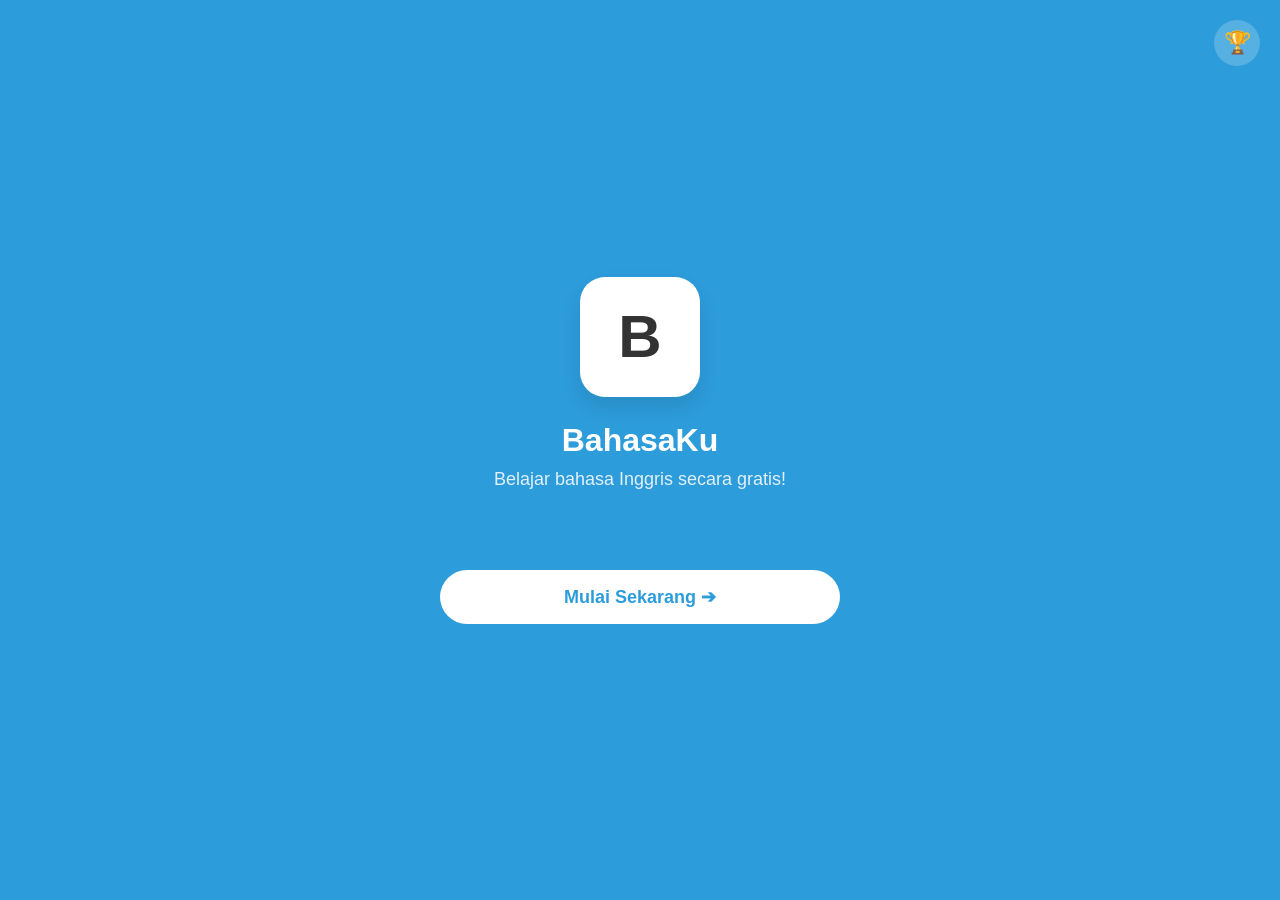
==== index.html @ 96014031 "first commit" ====
<!DOCTYPE html>
<html lang="id">
<head>
    <meta charset="UTF-8">
    <meta name="viewport" content="width=device-width, initial-scale=1.0">
    <title>BahasaKu - Belajar English</title>
    <style>
        /* === CSS / STYLING === */
        :root {
            --primary: #2D9CDB;
            --success: #7CBA41;
            --success-light: #E7F5DD;
            --danger: #EB5757;
            --danger-light: #FDECEC;
            --warning: #F2C94C;
            --bg-color: #e0e5ec;
            --text-dark: #333333;
            --text-gray: #828282;
        }

        * {
            box-sizing: border-box;
            margin: 0;
            padding: 0;
            font-family: 'Segoe UI', Tahoma, Geneva, Verdana, sans-serif;
        }

        body {
            background-color: var(--bg-color);
            display: flex;
            justify-content: center;
            align-items: center;
            min-height: 100vh;
            margin: 0;
        }

        #app {
            background-color: white;
            width: 100%;
            display: flex;
            flex-direction: column;
            position: relative;
            overflow: hidden;
            box-shadow: 0 10px 40px rgba(0,0,0,0.1);
        }

        .screen {
            display: none;
            flex-direction: column;
            height: 100%;
            animation: fadeIn 0.4s ease;
        }
        .screen.active {
            display: flex;
        }

        @keyframes fadeIn {
            from { opacity: 0; transform: translateY(10px); }
            to { opacity: 1; transform: translateY(0); }
        }

        h1, h2, h3 { color: var(--text-dark); text-align: center; }
        p { color: var(--text-gray); text-align: center; margin-bottom: 20px; }

        /* Progress & Timer */
        .progress-container {
            display: flex;
            align-items: center;
            gap: 15px;
            margin-bottom: 30px;
            width: 100%;
        }
        .back-btn { background: none; border: none; font-size: 24px; cursor: pointer; color: var(--text-dark); }
        .progress-bar { flex: 1; display: flex; gap: 8px; }
        .progress-step { height: 8px; flex: 1; background-color: #E0E0E0; border-radius: 4px; transition: 0.3s; }
        .progress-step.active { background-color: var(--primary); }
        
        .timer-badge {
            background-color: var(--warning); color: white; padding: 8px 15px;
            border-radius: 20px; font-weight: bold; font-size: 14px;
            display: flex; align-items: center; gap: 5px;
            box-shadow: 0 4px 10px rgba(242, 201, 76, 0.4);
        }
        .timer-badge.danger { background-color: var(--danger); box-shadow: 0 4px 10px rgba(235, 87, 87, 0.4); animation: pulse 1s infinite; }

        @keyframes pulse { 0% { transform: scale(1); } 50% { transform: scale(1.05); } 100% { transform: scale(1); } }

        /* Buttons */
        .btn-primary {
            background-color: var(--primary); color: white; border: none;
            padding: 16px; border-radius: 30px; font-size: 18px; font-weight: bold;
            cursor: pointer; width: 100%; margin-top: auto; transition: 0.2s;
        }
        .btn-primary:hover { background-color: #2386c1; }
        .btn-primary:active { transform: scale(0.98); }

        /* Layout Elements */
        .img-question { font-size: 100px; text-align: center; margin: 30px 0; }
        .grid-options { display: grid; grid-template-columns: 1fr 1fr; gap: 15px; width: 100%; }
        .btn-option { background-color: var(--primary); color: white; border: none; padding: 16px; border-radius: 12px; font-size: 16px; cursor: pointer; transition: 0.2s; }
        .btn-option:hover { background-color: #2386c1; }

        .audio-box { display: flex; align-items: center; gap: 15px; background: #F8F9FA; padding: 20px; border-radius: 15px; margin-bottom: 25px; font-size: 18px; width: 100%; }
        .btn-audio { background-color: var(--primary); color: white; border: none; width: 50px; height: 50px; border-radius: 12px; cursor: pointer; font-size: 20px; }
        textarea.input-box { width: 100%; height: 150px; border: 2px solid #E0E0E0; border-radius: 12px; padding: 20px; font-size: 16px; resize: none; outline: none; transition: 0.3s; }
        textarea.input-box:focus { border-color: var(--primary); }

        .answer-area { min-height: 70px; border-bottom: 2px dashed #BDBDBD; margin: 20px 0; display: flex; flex-wrap: wrap; gap: 10px; padding: 10px; align-content: flex-start; width: 100%; }
        .word-bank { display: flex; flex-wrap: wrap; gap: 12px; justify-content: center; margin-bottom: 30px; width: 100%; }
        .word-block { background-color: white; border: 2px solid #E0E0E0; border-radius: 10px; padding: 10px 20px; cursor: pointer; font-weight: bold; color: var(--primary); box-shadow: 0 2px 5px rgba(0,0,0,0.05); transition: 0.2s; font-size: 16px; }
        .word-block:hover { border-color: var(--primary); }
        .word-block.used { opacity: 0.4; pointer-events: none; border-color: #E0E0E0; }

        /* Feedback Popup */
        #feedback-popup { position: absolute; bottom: -100%; left: 0; width: 100%; padding: 30px; border-radius: 25px 25px 0 0; transition: bottom 0.4s cubic-bezier(0.175, 0.885, 0.32, 1.275); display: flex; flex-direction: column; gap: 15px; box-shadow: 0 -5px 20px rgba(0,0,0,0.1); z-index: 10; }
        #feedback-popup.show { bottom: 0; }
        .feedback-success { background-color: var(--success-light); color: var(--success); }
        .feedback-success .btn-next { background-color: var(--success); }
        .feedback-error { background-color: var(--danger-light); color: var(--danger); }
        .feedback-error .btn-next { background-color: var(--danger); }
        .btn-next { color: white; border: none; padding: 16px; border-radius: 30px; font-size: 18px; font-weight: bold; cursor: pointer; width: 100%; }

        .medal-icon { font-size: 120px; text-align: center; margin: 50px 0 20px; }

        /* === Dashboard styles === */
        .trophy-btn {
            position: absolute; top: 20px; right: 20px;
            background: rgba(255,255,255,0.2); border: none; color: white;
            width: 46px; height: 46px; border-radius: 50%; font-size: 22px;
            cursor: pointer; display: flex; align-items: center; justify-content: center;
            transition: 0.2s;
        }
        .trophy-btn:hover { background: rgba(255,255,255,0.35); transform: scale(1.05); }

        #screen-dashboard { align-items: center; overflow-y: auto; background: var(--bg-color); }
        .dashboard-back-btn { align-self: flex-start; background: none; border: none; font-size: 16px; font-weight: bold; cursor: pointer; color: var(--text-dark); margin-bottom: 15px; }
        .dashboard-title { font-size: 26px; margin-bottom: 25px; }
        .dashboard-section { width: 100%; max-width: 800px; margin-bottom: 30px; }
        .dashboard-section h3 { text-align: left; font-size: 18px; color: var(--text-dark); margin-bottom: 12px; }

        .score-card { background: white; border-radius: 14px; padding: 15px 18px; box-shadow: 0 4px 12px rgba(0,0,0,0.06); margin-bottom: 12px; }
        .score-card-top { display: flex; justify-content: space-between; align-items: center; margin-bottom: 5px; }
        .score-card-title { font-weight: bold; color: var(--text-dark); }
        .score-card-status { font-size: 18px; }
        .score-card-value { font-size: 22px; font-weight: bold; color: var(--primary); }
        .score-card-best { font-size: 13px; color: var(--text-gray); margin-top: 4px; }

        .retry-row { display: flex; justify-content: space-between; align-items: center; background: white; border-radius: 14px; padding: 15px 18px; box-shadow: 0 4px 12px rgba(0,0,0,0.06); margin-bottom: 12px; flex-wrap: wrap; gap: 10px; text-align: left; }
        .retry-count { display: block; font-size: 13px; color: var(--danger); margin-top: 3px; }
        .btn-retry { background: var(--danger); color: white; border: none; padding: 10px 18px; border-radius: 20px; font-weight: bold; cursor: pointer; font-size: 14px; white-space: nowrap; }
        .btn-retry:hover { opacity: 0.9; }
        .dashboard-empty { color: var(--text-gray); text-align: left; }

        .badge-gallery { display: grid; grid-template-columns: repeat(auto-fill, minmax(120px, 1fr)); gap: 15px; width: 100%; }
        .badge-item { background: white; border-radius: 16px; padding: 15px 10px; text-align: center; box-shadow: 0 4px 12px rgba(0,0,0,0.06); transition: 0.2s; }
        .badge-item .badge-icon { font-size: 40px; margin-bottom: 8px; }
        .badge-item .badge-name { font-size: 13px; font-weight: bold; color: var(--text-dark); }
        .badge-item .badge-desc { font-size: 11px; color: var(--text-gray); margin-top: 4px; }
        .badge-item.locked { filter: grayscale(1); opacity: 0.45; }
        .badge-item.earned { box-shadow: 0 6px 16px rgba(45,156,219,0.25); }

        .btn-reset-progress { background: none; border: none; color: var(--danger); font-size: 13px; text-decoration: underline; cursor: pointer; margin-top: 5px; }

        /* Responsive */
        @media (max-width: 767px) { #app { height: 100vh; max-width: 100vw; border-radius: 0; } .screen { padding: 25px 20px; } .btn-primary { margin-top: 30px; } }
        @media (min-width: 768px) {
            #app { max-width: 100vw; height: 100vh; border-radius: 0; }
            .screen { padding: 40px 20px; align-items: center; }
            .progress-container, h2, p, .grid-options, .audio-box, .input-box, .answer-area, .word-bank { max-width: 800px; }
            h2 { font-size: 32px; margin-bottom: 20px;} .img-question { font-size: 150px; margin: 40px 0; }
            .grid-options { gap: 20px; } .btn-option { padding: 20px; font-size: 18px; } .input-box { font-size: 18px; padding: 25px; } .word-block { font-size: 18px; padding: 12px 25px; }
            .btn-primary { max-width: 400px; margin-top: 40px; }
            #feedback-popup { padding: 40px 0; align-items: center; }
            #feedback-title, #feedback-answer, .btn-next, #feedback-popup p { width: 100%; max-width: 800px; padding: 0 20px; }
            .btn-next { max-width: 400px; padding: 20px; margin-top: 10px; }
        }
    </style>
    <link rel="stylesheet" href="responsive.css">
</head>
<body>

    <div id="app">
        <!-- SCREEN: HOME -->
        <div id="screen-home" class="screen active" style="background-color: var(--primary); color: white; justify-content: center; align-items: center;">
            <button class="trophy-btn" onclick="goToScreen('screen-dashboard')" title="Dashboard Kamu">🏆</button>
            <div style="background: white; border-radius: 25px; width: 120px; height: 120px; display: flex; justify-content: center; align-items: center; margin-bottom: 25px; box-shadow: 0 10px 20px rgba(0,0,0,0.1);">
                <h1 style="color: var(--text-dark); font-size: 60px; margin:0;">B</h1>
            </div>
            <h1 style="color: white; font-size: 32px; margin-bottom: 10px;">BahasaKu</h1>
            <p style="color: #E1F0FA; font-size: 18px;">Belajar bahasa Inggris secara gratis!</p>
            <button class="btn-primary" style="background: white; color: var(--primary); margin-top: 60px;" onclick="goToScreen('screen-q1')">Mulai Sekarang ➔</button>
        </div>

        <!-- SCREEN: TEST 1 (Pilihan Ganda - Hidung) -->
        <div id="screen-q1" class="screen">
            <div class="progress-container">
                <button class="back-btn" onclick="goToScreen('screen-home')">❮</button>
                <div class="progress-bar">
                    <div class="progress-step active"></div>
                    <div class="progress-step"></div><div class="progress-step"></div><div class="progress-step"></div><div class="progress-step"></div><div class="progress-step"></div>
                </div>
                <div class="timer-badge">⏱️ <span class="time-text">30</span>s</div>
            </div>
            <h2>What does the picture mean?</h2>
            <div class="img-question">👃</div> 
            <div class="grid-options">
                <button class="btn-option" onclick="checkAnswer('q1', 'Mouth')">Mouth</button>
                <button class="btn-option" onclick="checkAnswer('q1', 'Ear')">Ear</button>
                <button class="btn-option" onclick="checkAnswer('q1', 'Eye')">Eye</button>
                <button class="btn-option" onclick="checkAnswer('q1', 'Nose')">Nose</button>
            </div>
        </div>

        <!-- SCREEN: TEST 2 (Audio & Input Teks - Almay) -->
        <div id="screen-q2" class="screen">
            <div class="progress-container">
                <button class="back-btn" onclick="goToScreen('screen-q1')">❮</button>
                <div class="progress-bar">
                    <div class="progress-step active"></div><div class="progress-step active"></div>
                    <div class="progress-step"></div><div class="progress-step"></div><div class="progress-step"></div><div class="progress-step"></div>
                </div>
                <div class="timer-badge">⏱️ <span class="time-text">30</span>s</div>
            </div>
            <h2>What's the meaning of this sentence?</h2>
            <div class="audio-box">
                <button class="btn-audio" onclick="playAudio('Excuse me, my name is Almay')">🔊</button>
                <strong>Excuse me, my name is Almay</strong>
            </div>
            <textarea id="input-q2" class="input-box" placeholder="Ketik jawabanmu dalam bahasa Indonesia..."></textarea>
            <button class="btn-primary" onclick="checkAnswer('q2')">Check Answer</button>
        </div>

        <!-- SCREEN: TEST 3 (Blok Kata - Introduce) -->
        <div id="screen-q3" class="screen">
            <div class="progress-container">
                <button class="back-btn" onclick="goToScreen('screen-q2')">❮</button>
                <div class="progress-bar">
                    <div class="progress-step active"></div><div class="progress-step active"></div><div class="progress-step active"></div>
                    <div class="progress-step"></div><div class="progress-step"></div><div class="progress-step"></div>
                </div>
                <div class="timer-badge">⏱️ <span class="time-text">30</span>s</div>
            </div>
            <h2>What's the meaning of this sentence?</h2>
            <div class="audio-box" style="justify-content: center; flex-direction: column; text-align: center;">
                <div style="font-size: 50px;">🙋‍♂️</div>
                <strong>Let me introduce myself.</strong>
            </div>
            <div class="answer-area" onclick="removeWord(event)"></div>
            <div class="word-bank">
                <div class="word-block" onclick="addWord(this)">Izinkan</div>
                <div class="word-block" onclick="addWord(this)">halo</div>
                <div class="word-block" onclick="addWord(this)">saya</div>
                <div class="word-block" onclick="addWord(this)">kamu</div>
                <div class="word-block" onclick="addWord(this)">memperkenalkan</div>
                <div class="word-block" onclick="addWord(this)">diri</div>
                <div class="word-block" onclick="addWord(this)">kita</div>
            </div>
            <button class="btn-primary" onclick="checkAnswer('q3')">Check Answer</button>
        </div>

        <!-- SCREEN: TEST 4 (Pilihan Ganda - Mata) -->
        <div id="screen-q4" class="screen">
            <div class="progress-container">
                <button class="back-btn" onclick="goToScreen('screen-q3')">❮</button>
                <div class="progress-bar">
                    <div class="progress-step active"></div><div class="progress-step active"></div><div class="progress-step active"></div><div class="progress-step active"></div>
                    <div class="progress-step"></div><div class="progress-step"></div>
                </div>
                <div class="timer-badge">⏱️ <span class="time-text">30</span>s</div>
            </div>
            <h2>What does the picture mean?</h2>
            <div class="img-question">👁️</div> 
            <div class="grid-options">
                <button class="btn-option" onclick="checkAnswer('q4', 'Mouth')">Mouth</button>
                <button class="btn-option" onclick="checkAnswer('q4', 'Ear')">Ear</button>
                <button class="btn-option" onclick="checkAnswer('q4', 'Eye')">Eye</button>
                <button class="btn-option" onclick="checkAnswer('q4', 'Nose')">Nose</button>
            </div>
        </div>

        <!-- SCREEN: TEST 5 (Audio & Input Teks - Nice to meet you) -->
        <div id="screen-q5" class="screen">
            <div class="progress-container">
                <button class="back-btn" onclick="goToScreen('screen-q4')">❮</button>
                <div class="progress-bar">
                    <div class="progress-step active"></div><div class="progress-step active"></div><div class="progress-step active"></div><div class="progress-step active"></div><div class="progress-step active"></div>
                    <div class="progress-step"></div>
                </div>
                <div class="timer-badge">⏱️ <span class="time-text">30</span>s</div>
            </div>
            <h2>What's the meaning of this sentence?</h2>
            <div class="audio-box">
                <button class="btn-audio" onclick="playAudio('Nice to meet you')">🔊</button>
                <strong>Nice to meet you</strong>
            </div>
            <textarea id="input-q5" class="input-box" placeholder="Ketik jawabanmu dalam bahasa Indonesia..."></textarea>
            <button class="btn-primary" onclick="checkAnswer('q5')">Check Answer</button>
        </div>

        <!-- SCREEN: TEST 6 (Blok Kata - Student) -->
        <div id="screen-q6" class="screen">
            <div class="progress-container">
                <button class="back-btn" onclick="goToScreen('screen-q5')">❮</button>
                <div class="progress-bar">
                    <div class="progress-step active"></div><div class="progress-step active"></div><div class="progress-step active"></div><div class="progress-step active"></div><div class="progress-step active"></div><div class="progress-step active"></div>
                </div>
                <div class="timer-badge">⏱️ <span class="time-text">30</span>s</div>
            </div>
            <h2>What's the meaning of this sentence?</h2>
            <div class="audio-box" style="justify-content: center; flex-direction: column; text-align: center;">
                <div style="font-size: 50px;">🧑‍🎓</div>
                <strong>I am a student.</strong>
            </div>
            <div class="answer-area" onclick="removeWord(event)"></div>
            <div class="word-bank">
                <div class="word-block" onclick="addWord(this)">Saya</div>
                <div class="word-block" onclick="addWord(this)">adalah</div>
                <div class="word-block" onclick="addWord(this)">seorang</div>
                <div class="word-block" onclick="addWord(this)">siswa</div>
                <div class="word-block" onclick="addWord(this)">guru</div>
                <div class="word-block" onclick="addWord(this)">kamu</div>
            </div>
            <button class="btn-primary" onclick="checkAnswer('q6')">Check Answer</button>
        </div>


        <!-- SCREEN: CONGRATULATIONS -->
        <div id="screen-result" class="screen" style="background-color: #4C1D95; justify-content: center;">
            <div class="medal-icon">🏅</div>
            <h1 style="color: white; font-size: 36px;">Congratulations!</h1>
            <p style="color: #E2E8F0; font-size: 18px; margin-top: 10px;">Kamu telah menyelesaikan Level 1 dengan baik.</p>
            <button class="btn-primary" style="background: white; color: #4C1D95; margin-top: 25px;" onclick="location.href='level2.html'">Lanjut ke Level 2 ➔</button>
            <button class="btn-primary" style="background: transparent; border: 2px solid white; color: white; margin-top: 15px;" onclick="goToScreen('screen-dashboard')">Lihat Dashboard 📊</button>
        </div>

        <!-- SCREEN: DASHBOARD -->
        <div id="screen-dashboard" class="screen">
            <button class="dashboard-back-btn" onclick="goToScreen('screen-home')">❮ Kembali ke Menu Utama</button>
            <h2 class="dashboard-title">📊 Dashboard Kamu</h2>

            <div class="dashboard-section">
                <h3>Riwayat Skor</h3>
                <div id="dashboard-scoreboard"></div>
            </div>

            <div class="dashboard-section">
                <h3>Tinjauan Kesalahan</h3>
                <div id="dashboard-retry"></div>
            </div>

            <div class="dashboard-section">
                <h3>Lencana Pencapaian</h3>
                <div id="dashboard-badges" class="badge-gallery"></div>
            </div>

            <button class="btn-primary" style="max-width: 400px; margin-top: 10px;" onclick="goToScreen('screen-home')">Kembali ke Menu Utama</button>
            <button class="btn-reset-progress" onclick="bkResetProgress()">Reset semua progres</button>
        </div>

        <!-- FEEDBACK POPUP -->
        <div id="feedback-popup">
            <h3 id="feedback-title" style="text-align: left; font-size: 24px; margin-bottom: 5px;">Amazing!</h3>
            <p style="text-align: left; margin-bottom: 15px; font-size: 16px;">Answer : <strong id="feedback-answer">Nose</strong></p>
            <button class="btn-next" id="btn-next-screen">Next Question</button>
        </div>

    </div>

    <!-- Shared progress/localStorage system (skor, kesalahan, lencana) -->
    <script src="progress.js"></script>
    <!-- Shared backsound music system -->
    <script src="bgm.js"></script>

    <!-- === JAVASCRIPT / LOGIKA === -->
    <script>
        let nextScreenId = '';
        let timerInterval;
        const TIME_LIMIT = 30;
        const LEVEL_KEY = 'level1';

        const answers = {
            q1: "Nose",
            q2: ["permisi, namaku adalah almay", "halo, namaku adalah almay", "maaf, nama saya almay", "permisi, nama saya almay"],
            q3: "Izinkan saya memperkenalkan diri",
            q4: "Eye",
            q5: ["senang bertemu denganmu", "senang berjumpa denganmu", "senang bertemu dengan anda"],
            q6: "Saya adalah seorang siswa"
        };

        const idealAnswers = {
            q2: "Permisi, nama saya Almay",
            q5: "Senang bertemu denganmu"
        }

        // Urutan lengkap soal Level 1
        const FULL_ORDER = ['q1', 'q2', 'q3', 'q4', 'q5', 'q6'];

        // --- Mode "Ulangi Soal yang Salah" (dipicu dari Dashboard via ?retry=q2,q5) ---
        const urlParams = new URLSearchParams(window.location.search);
        const retryParam = urlParams.get('retry');
        const isRetryMode = !!retryParam;
        const activeOrder = isRetryMode
            ? retryParam.split(',').filter(id => FULL_ORDER.includes(id))
            : FULL_ORDER;

        let correctCount = 0;

        // Tentukan layar soal berikutnya berdasarkan activeOrder (normal / retry)
        function getNextScreenId(questionId) {
            const idx = activeOrder.indexOf(questionId);
            if (idx === activeOrder.length - 1) {
                return isRetryMode ? 'screen-dashboard' : 'screen-result';
            }
            return `screen-${activeOrder[idx + 1]}`;
        }

        function startTimer(questionId) {
            clearInterval(timerInterval);
            let timeLeft = TIME_LIMIT;
            const timeDisplays = document.querySelectorAll('.time-text');
            const timerBadges = document.querySelectorAll('.timer-badge');
            
            timeDisplays.forEach(el => el.innerText = timeLeft);
            timerBadges.forEach(badge => badge.classList.remove('danger'));

            timerInterval = setInterval(() => {
                timeLeft--;
                timeDisplays.forEach(el => el.innerText = timeLeft);
                if(timeLeft <= 5) timerBadges.forEach(badge => badge.classList.add('danger'));
                if (timeLeft <= 0) {
                    clearInterval(timerInterval);
                    handleTimeout(questionId);
                }
            }, 1000);
        }

        function handleTimeout(questionId) {
            let correctAnswerText = answers[questionId];
            if (questionId === 'q2' || questionId === 'q5') correctAnswerText = idealAnswers[questionId];

            bkRecordAnswer(LEVEL_KEY, questionId, false);
            
            nextScreenId = getNextScreenId(questionId);
            if (nextScreenId === 'screen-result') bkRecordLevelComplete(LEVEL_KEY, correctCount, FULL_ORDER.length);
            
            showFeedback(false, correctAnswerText, "Waktu Habis! ⏰");
        }

        function goToScreen(screenId) {
            document.querySelectorAll('.screen').forEach(s => s.classList.remove('active'));
            document.getElementById(screenId).classList.add('active');
            document.getElementById('feedback-popup').classList.remove('show');
            
            clearInterval(timerInterval);
            if (screenId.startsWith('screen-q')) {
                startTimer(screenId.replace('screen-', ''));
            }
            if (screenId === 'screen-dashboard') {
                bkRenderDashboard();
            }
        }

        function playAudio(text) {
            if ('speechSynthesis' in window) {
                window.speechSynthesis.cancel();
                let utterance = new SpeechSynthesisUtterance(text);
                utterance.lang = 'en-US';
                window.speechSynthesis.speak(utterance);
            } else {
                alert("Browser kamu tidak mendukung fitur suara.");
            }
        }

        // Logic Drag/Click Word yang fleksibel untuk setiap layar aktif
        function addWord(element) {
            if (element.classList.contains('used')) return;
            const activeScreen = document.querySelector('.screen.active');
            const answerArea = activeScreen.querySelector('.answer-area');
            const clone = element.cloneNode(true);
            answerArea.appendChild(clone);
            element.classList.add('used');
        }

        function removeWord(event) {
            if (event.target.classList.contains('word-block')) {
                const text = event.target.innerText;
                event.target.remove();
                const activeScreen = document.querySelector('.screen.active');
                const bankWords = activeScreen.querySelector('.word-bank').children;
                for (let word of bankWords) {
                    if (word.innerText === text) {
                        word.classList.remove('used');
                        break;
                    }
                }
            }
        }

        function checkAnswer(questionId, selectedAnswer = '') {
            clearInterval(timerInterval);
            let isCorrect = false;
            let correctAnswerText = '';

            nextScreenId = getNextScreenId(questionId);

            // Pilihan Ganda (Q1, Q4)
            if (questionId === 'q1' || questionId === 'q4') {
                isCorrect = (selectedAnswer === answers[questionId]);
                correctAnswerText = answers[questionId];
            } 
            // Input Teks (Q2, Q5)
            else if (questionId === 'q2' || questionId === 'q5') {
                const input = document.getElementById('input-' + questionId).value.toLowerCase().trim();
                isCorrect = answers[questionId].some(ans => input.includes(ans.toLowerCase()));
                correctAnswerText = idealAnswers[questionId]; 
            } 
            // Blok Kata (Q3, Q6)
            else if (questionId === 'q3' || questionId === 'q6') {
                const activeScreen = document.querySelector('.screen.active');
                const blocks = activeScreen.querySelectorAll('.answer-area .word-block');
                let userSentence = Array.from(blocks).map(b => b.innerText).join(' ').trim();
                isCorrect = (userSentence.toLowerCase() === answers[questionId].toLowerCase());
                correctAnswerText = answers[questionId];
            }

            bkRecordAnswer(LEVEL_KEY, questionId, isCorrect);
            if (isCorrect) correctCount++;
            if (nextScreenId === 'screen-result') bkRecordLevelComplete(LEVEL_KEY, correctCount, FULL_ORDER.length);

            showFeedback(isCorrect, correctAnswerText);
        }

        function showFeedback(isCorrect, correctAnswer, customTitle = null) {
            const popup = document.getElementById('feedback-popup');
            const title = document.getElementById('feedback-title');
            const answerText = document.getElementById('feedback-answer');
            const nextBtn = document.getElementById('btn-next-screen');

            popup.classList.remove('feedback-success', 'feedback-error');

            if (isCorrect) {
                popup.classList.add('feedback-success');
                title.innerText = customTitle ? customTitle : "Amazing! 🌟";
                playBeep(800, 150); 
            } else {
                popup.classList.add('feedback-error');
                title.innerText = customTitle ? customTitle : "Ups.. that's wrong 😕";
                playBeep(300, 300);
            }

            answerText.innerText = correctAnswer;
            nextBtn.onclick = () => goToScreen(nextScreenId);
            popup.classList.add('show');
        }

        function playBeep(frequency, duration) {
            try {
                const audioCtx = new (window.AudioContext || window.webkitAudioContext)();
                const oscillator = audioCtx.createOscillator();
                const gainNode = audioCtx.createGain();
                oscillator.type = 'sine';
                oscillator.frequency.value = frequency;
                oscillator.connect(gainNode);
                gainNode.connect(audioCtx.destination);
                oscillator.start();
                setTimeout(() => oscillator.stop(), duration);
            } catch (e) { console.log("Audio not supported"); }
        }

        // --- Boot: jika mode retry, tombol "Mulai" langsung ke soal salah pertama ---
        if (isRetryMode && activeOrder.length > 0) {
            document.querySelector('#screen-home .btn-primary').setAttribute(
                'onclick', `goToScreen('screen-${activeOrder[0]}')`
            );
        }
        // --- Boot: buka langsung ke Dashboard jika diakses via index.html#dashboard ---
        if (window.location.hash === '#dashboard') {
            goToScreen('screen-dashboard');
        }
    </script>
</body>
</html>
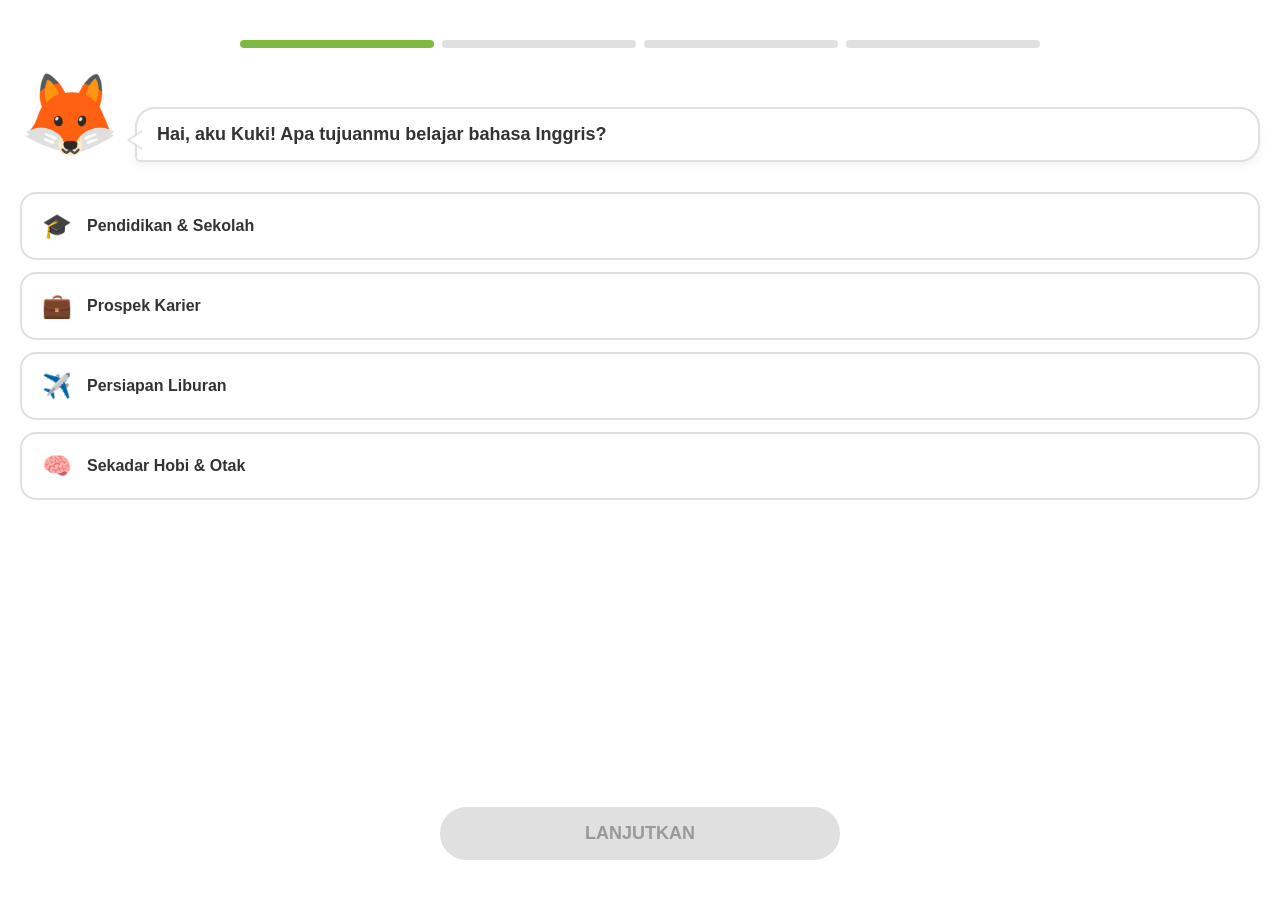
==== commit 6ab38bc8: "Update Pertanyaan personal dan avatar" ====
--- a/index.html
+++ b/index.html
@@ -5,6 +5,20 @@
     <meta name="viewport" content="width=device-width, initial-scale=1.0">
     <title>BahasaKu - Belajar English</title>
     <style>
+        /* === CSS ONBOARDING & MASCOT === */
+        .mascot-container { display: flex; align-items: flex-end; gap: 15px; margin-bottom: 30px; width: 100%; }
+        .mascot-icon { font-size: 80px; animation: floatMascot 3s ease-in-out infinite; }
+        @keyframes floatMascot { 0%, 100% { transform: translateY(0px); } 50% { transform: translateY(-10px); } }
+        .speech-bubble { background-color: white; border: 2px solid #E0E0E0; padding: 15px 20px; border-radius: 20px 20px 20px 5px; font-size: 18px; font-weight: bold; color: var(--text-dark); position: relative; box-shadow: 0 4px 10px rgba(0,0,0,0.05); flex: 1; }
+        .speech-bubble::before { content: ""; position: absolute; bottom: 10px; left: -10px; border-width: 10px 15px 10px 0; border-style: solid; border-color: transparent #E0E0E0 transparent transparent; }
+        .speech-bubble::after { content: ""; position: absolute; bottom: 12px; left: -7px; border-width: 8px 12px 8px 0; border-style: solid; border-color: transparent white transparent transparent; }
+        
+        .option-list { display: flex; flex-direction: column; gap: 12px; width: 100%; }
+        .btn-onboard { background-color: white; border: 2px solid #E0E0E0; border-radius: 16px; padding: 18px 20px; font-size: 16px; font-weight: bold; color: var(--text-dark); text-align: left; cursor: pointer; transition: 0.2s; display: flex; align-items: center; gap: 15px; }
+        .btn-onboard:hover { background-color: #F8F9FA; }
+        .btn-onboard.selected { border-color: var(--primary); background-color: #E3F2FD; color: var(--primary); }
+        .btn-onboard .icon { font-size: 24px; }
+
         /* === CSS / STYLING === */
         :root {
             --primary: #2D9CDB;
@@ -17,80 +31,27 @@
             --text-dark: #333333;
             --text-gray: #828282;
         }
-
-        * {
-            box-sizing: border-box;
-            margin: 0;
-            padding: 0;
-            font-family: 'Segoe UI', Tahoma, Geneva, Verdana, sans-serif;
-        }
-
-        body {
-            background-color: var(--bg-color);
-            display: flex;
-            justify-content: center;
-            align-items: center;
-            min-height: 100vh;
-            margin: 0;
-        }
-
-        #app {
-            background-color: white;
-            width: 100%;
-            display: flex;
-            flex-direction: column;
-            position: relative;
-            overflow: hidden;
-            box-shadow: 0 10px 40px rgba(0,0,0,0.1);
-        }
-
-        .screen {
-            display: none;
-            flex-direction: column;
-            height: 100%;
-            animation: fadeIn 0.4s ease;
-        }
-        .screen.active {
-            display: flex;
-        }
-
-        @keyframes fadeIn {
-            from { opacity: 0; transform: translateY(10px); }
-            to { opacity: 1; transform: translateY(0); }
-        }
-
+        * { box-sizing: border-box; margin: 0; padding: 0; font-family: 'Segoe UI', Tahoma, Geneva, Verdana, sans-serif; }
+        body { background-color: var(--bg-color); display: flex; justify-content: center; align-items: center; min-height: 100vh; margin: 0; }
+        #app { background-color: white; width: 100%; display: flex; flex-direction: column; position: relative; overflow: hidden; box-shadow: 0 10px 40px rgba(0,0,0,0.1); }
+        .screen { display: none; flex-direction: column; height: 100%; animation: fadeIn 0.4s ease; }
+        .screen.active { display: flex; }
+        @keyframes fadeIn { from { opacity: 0; transform: translateY(10px); } to { opacity: 1; transform: translateY(0); } }
         h1, h2, h3 { color: var(--text-dark); text-align: center; }
         p { color: var(--text-gray); text-align: center; margin-bottom: 20px; }
 
         /* Progress & Timer */
-        .progress-container {
-            display: flex;
-            align-items: center;
-            gap: 15px;
-            margin-bottom: 30px;
-            width: 100%;
-        }
+        .progress-container { display: flex; align-items: center; gap: 15px; margin-bottom: 30px; width: 100%; }
         .back-btn { background: none; border: none; font-size: 24px; cursor: pointer; color: var(--text-dark); }
         .progress-bar { flex: 1; display: flex; gap: 8px; }
         .progress-step { height: 8px; flex: 1; background-color: #E0E0E0; border-radius: 4px; transition: 0.3s; }
         .progress-step.active { background-color: var(--primary); }
-        
-        .timer-badge {
-            background-color: var(--warning); color: white; padding: 8px 15px;
-            border-radius: 20px; font-weight: bold; font-size: 14px;
-            display: flex; align-items: center; gap: 5px;
-            box-shadow: 0 4px 10px rgba(242, 201, 76, 0.4);
-        }
+        .timer-badge { background-color: var(--warning); color: white; padding: 8px 15px; border-radius: 20px; font-weight: bold; font-size: 14px; display: flex; align-items: center; gap: 5px; box-shadow: 0 4px 10px rgba(242, 201, 76, 0.4); }
         .timer-badge.danger { background-color: var(--danger); box-shadow: 0 4px 10px rgba(235, 87, 87, 0.4); animation: pulse 1s infinite; }
-
         @keyframes pulse { 0% { transform: scale(1); } 50% { transform: scale(1.05); } 100% { transform: scale(1); } }
 
         /* Buttons */
-        .btn-primary {
-            background-color: var(--primary); color: white; border: none;
-            padding: 16px; border-radius: 30px; font-size: 18px; font-weight: bold;
-            cursor: pointer; width: 100%; margin-top: auto; transition: 0.2s;
-        }
+        .btn-primary { background-color: var(--primary); color: white; border: none; padding: 16px; border-radius: 30px; font-size: 18px; font-weight: bold; cursor: pointer; width: 100%; margin-top: auto; transition: 0.2s; }
         .btn-primary:hover { background-color: #2386c1; }
         .btn-primary:active { transform: scale(0.98); }
 
@@ -99,12 +60,10 @@
         .grid-options { display: grid; grid-template-columns: 1fr 1fr; gap: 15px; width: 100%; }
         .btn-option { background-color: var(--primary); color: white; border: none; padding: 16px; border-radius: 12px; font-size: 16px; cursor: pointer; transition: 0.2s; }
         .btn-option:hover { background-color: #2386c1; }
-
         .audio-box { display: flex; align-items: center; gap: 15px; background: #F8F9FA; padding: 20px; border-radius: 15px; margin-bottom: 25px; font-size: 18px; width: 100%; }
         .btn-audio { background-color: var(--primary); color: white; border: none; width: 50px; height: 50px; border-radius: 12px; cursor: pointer; font-size: 20px; }
         textarea.input-box { width: 100%; height: 150px; border: 2px solid #E0E0E0; border-radius: 12px; padding: 20px; font-size: 16px; resize: none; outline: none; transition: 0.3s; }
         textarea.input-box:focus { border-color: var(--primary); }
-
         .answer-area { min-height: 70px; border-bottom: 2px dashed #BDBDBD; margin: 20px 0; display: flex; flex-wrap: wrap; gap: 10px; padding: 10px; align-content: flex-start; width: 100%; }
         .word-bank { display: flex; flex-wrap: wrap; gap: 12px; justify-content: center; margin-bottom: 30px; width: 100%; }
         .word-block { background-color: white; border: 2px solid #E0E0E0; border-radius: 10px; padding: 10px 20px; cursor: pointer; font-weight: bold; color: var(--primary); box-shadow: 0 2px 5px rgba(0,0,0,0.05); transition: 0.2s; font-size: 16px; }
@@ -119,38 +78,25 @@
         .feedback-error { background-color: var(--danger-light); color: var(--danger); }
         .feedback-error .btn-next { background-color: var(--danger); }
         .btn-next { color: white; border: none; padding: 16px; border-radius: 30px; font-size: 18px; font-weight: bold; cursor: pointer; width: 100%; }
-
         .medal-icon { font-size: 120px; text-align: center; margin: 50px 0 20px; }
 
         /* === Dashboard styles === */
-        .trophy-btn {
-            position: absolute; top: 20px; right: 20px;
-            background: rgba(255,255,255,0.2); border: none; color: white;
-            width: 46px; height: 46px; border-radius: 50%; font-size: 22px;
-            cursor: pointer; display: flex; align-items: center; justify-content: center;
-            transition: 0.2s;
-        }
-        .trophy-btn:hover { background: rgba(255,255,255,0.35); transform: scale(1.05); }
-
         #screen-dashboard { align-items: center; overflow-y: auto; background: var(--bg-color); }
         .dashboard-back-btn { align-self: flex-start; background: none; border: none; font-size: 16px; font-weight: bold; cursor: pointer; color: var(--text-dark); margin-bottom: 15px; }
         .dashboard-title { font-size: 26px; margin-bottom: 25px; }
         .dashboard-section { width: 100%; max-width: 800px; margin-bottom: 30px; }
         .dashboard-section h3 { text-align: left; font-size: 18px; color: var(--text-dark); margin-bottom: 12px; }
-
         .score-card { background: white; border-radius: 14px; padding: 15px 18px; box-shadow: 0 4px 12px rgba(0,0,0,0.06); margin-bottom: 12px; }
         .score-card-top { display: flex; justify-content: space-between; align-items: center; margin-bottom: 5px; }
         .score-card-title { font-weight: bold; color: var(--text-dark); }
         .score-card-status { font-size: 18px; }
         .score-card-value { font-size: 22px; font-weight: bold; color: var(--primary); }
         .score-card-best { font-size: 13px; color: var(--text-gray); margin-top: 4px; }
-
         .retry-row { display: flex; justify-content: space-between; align-items: center; background: white; border-radius: 14px; padding: 15px 18px; box-shadow: 0 4px 12px rgba(0,0,0,0.06); margin-bottom: 12px; flex-wrap: wrap; gap: 10px; text-align: left; }
         .retry-count { display: block; font-size: 13px; color: var(--danger); margin-top: 3px; }
         .btn-retry { background: var(--danger); color: white; border: none; padding: 10px 18px; border-radius: 20px; font-weight: bold; cursor: pointer; font-size: 14px; white-space: nowrap; }
         .btn-retry:hover { opacity: 0.9; }
         .dashboard-empty { color: var(--text-gray); text-align: left; }
-
         .badge-gallery { display: grid; grid-template-columns: repeat(auto-fill, minmax(120px, 1fr)); gap: 15px; width: 100%; }
         .badge-item { background: white; border-radius: 16px; padding: 15px 10px; text-align: center; box-shadow: 0 4px 12px rgba(0,0,0,0.06); transition: 0.2s; }
         .badge-item .badge-icon { font-size: 40px; margin-bottom: 8px; }
@@ -158,15 +104,17 @@
         .badge-item .badge-desc { font-size: 11px; color: var(--text-gray); margin-top: 4px; }
         .badge-item.locked { filter: grayscale(1); opacity: 0.45; }
         .badge-item.earned { box-shadow: 0 6px 16px rgba(45,156,219,0.25); }
-
         .btn-reset-progress { background: none; border: none; color: var(--danger); font-size: 13px; text-decoration: underline; cursor: pointer; margin-top: 5px; }
 
+        /* Khusus Avatar */
+        .avatar-circle { width: 120px; height: 120px; border-radius: 50%; border: 4px solid var(--primary); background-color: #E3F2FD; box-shadow: 0 5px 15px rgba(0,0,0,0.1); margin: 0 auto 20px; display: block; object-fit: cover;}
+        
         /* Responsive */
         @media (max-width: 767px) { #app { height: 100vh; max-width: 100vw; border-radius: 0; } .screen { padding: 25px 20px; } .btn-primary { margin-top: 30px; } }
         @media (min-width: 768px) {
             #app { max-width: 100vw; height: 100vh; border-radius: 0; }
             .screen { padding: 40px 20px; align-items: center; }
-            .progress-container, h2, p, .grid-options, .audio-box, .input-box, .answer-area, .word-bank { max-width: 800px; }
+            .progress-container, h2, p, .grid-options, .audio-box, .input-box, .answer-area, .word-bank, .dashboard-section { max-width: 800px; }
             h2 { font-size: 32px; margin-bottom: 20px;} .img-question { font-size: 150px; margin: 40px 0; }
             .grid-options { gap: 20px; } .btn-option { padding: 20px; font-size: 18px; } .input-box { font-size: 18px; padding: 25px; } .word-block { font-size: 18px; padding: 12px 25px; }
             .btn-primary { max-width: 400px; margin-top: 40px; }
@@ -175,26 +123,129 @@
             .btn-next { max-width: 400px; padding: 20px; margin-top: 10px; }
         }
     </style>
-    <link rel="stylesheet" href="responsive.css">
 </head>
 <body>
 
     <div id="app">
-        <!-- SCREEN: HOME -->
-        <div id="screen-home" class="screen active" style="background-color: var(--primary); color: white; justify-content: center; align-items: center;">
-            <button class="trophy-btn" onclick="goToScreen('screen-dashboard')" title="Dashboard Kamu">🏆</button>
-            <div style="background: white; border-radius: 25px; width: 120px; height: 120px; display: flex; justify-content: center; align-items: center; margin-bottom: 25px; box-shadow: 0 10px 20px rgba(0,0,0,0.1);">
-                <h1 style="color: var(--text-dark); font-size: 60px; margin:0;">B</h1>
-            </div>
-            <h1 style="color: white; font-size: 32px; margin-bottom: 10px;">BahasaKu</h1>
-            <p style="color: #E1F0FA; font-size: 18px;">Belajar bahasa Inggris secara gratis!</p>
-            <button class="btn-primary" style="background: white; color: var(--primary); margin-top: 60px;" onclick="goToScreen('screen-q1')">Mulai Sekarang ➔</button>
+        <!-- ========================================== -->
+        <!-- SCREEN: ONBOARDING 1 (Tujuan Belajar)      -->
+        <!-- ========================================== -->
+        <div id="screen-onboard-1" class="screen active">
+            <div class="progress-container" style="margin-bottom: 20px;">
+                <div class="progress-bar">
+                    <div class="progress-step active" style="background: var(--success);"></div>
+                    <div class="progress-step"></div>
+                    <div class="progress-step"></div>
+                    <div class="progress-step"></div>
+                </div>
+            </div>
+
+            <div class="mascot-container">
+                <div class="mascot-icon">🦊</div>
+                <div class="speech-bubble">Hai, aku Kuki! Apa tujuanmu belajar bahasa Inggris?</div>
+            </div>
+
+            <div class="option-list" id="options-1">
+                <button class="btn-onboard" onclick="selectOnboardOption('options-1', this)"><span class="icon">🎓</span> Pendidikan & Sekolah</button>
+                <button class="btn-onboard" onclick="selectOnboardOption('options-1', this)"><span class="icon">💼</span> Prospek Karier</button>
+                <button class="btn-onboard" onclick="selectOnboardOption('options-1', this)"><span class="icon">✈️</span> Persiapan Liburan</button>
+                <button class="btn-onboard" onclick="selectOnboardOption('options-1', this)"><span class="icon">🧠</span> Sekadar Hobi & Otak</button>
+            </div>
+
+            <button id="btn-next-onboard-1" class="btn-primary" style="margin-top: auto; background-color: #E0E0E0; color: #999; cursor: not-allowed;" onclick="if(!this.disabled) goToScreen('screen-onboard-2')" disabled>LANJUTKAN</button>
+        </div>
+
+        <!-- ========================================== -->
+        <!-- SCREEN: ONBOARDING 2 (Seberapa Tahu)       -->
+        <!-- ========================================== -->
+        <div id="screen-onboard-2" class="screen">
+            <div class="progress-container" style="margin-bottom: 20px;">
+                <button class="back-btn" onclick="goToScreen('screen-onboard-1')">❮</button>
+                <div class="progress-bar">
+                    <div class="progress-step active" style="background: var(--success);"></div>
+                    <div class="progress-step active" style="background: var(--success);"></div>
+                    <div class="progress-step"></div>
+                    <div class="progress-step"></div>
+                </div>
+            </div>
+
+            <div class="mascot-container">
+                <div class="mascot-icon">🦊</div>
+                <div class="speech-bubble">Oke! Berapa banyak yang kamu tahu tentang bahasa Inggris?</div>
+            </div>
+
+            <div class="option-list" id="options-2">
+                <button class="btn-onboard" onclick="selectOnboardOption('options-2', this)"><span class="icon">🌱</span> Baru mulai belajar kata dasar</button>
+                <button class="btn-onboard" onclick="selectOnboardOption('options-2', this)"><span class="icon">🌿</span> Tahu sedikit percakapan dasar</button>
+                <button class="btn-onboard" onclick="selectOnboardOption('options-2', this)"><span class="icon">🌳</span> Cukup paham grammar & vocab</button>
+                <button class="btn-onboard" onclick="selectOnboardOption('options-2', this)"><span class="icon">🌲</span> Tingkat Lanjut (Advance)</button>
+            </div>
+
+            <button id="btn-next-onboard-2" class="btn-primary" style="margin-top: auto; background-color: #E0E0E0; color: #999; cursor: not-allowed;" onclick="if(!this.disabled) goToScreen('screen-onboard-3')" disabled>LANJUTKAN</button>
+        </div>
+
+        <!-- ========================================== -->
+        <!-- SCREEN: ONBOARDING 3 (Alasan Khusus)       -->
+        <!-- ========================================== -->
+        <div id="screen-onboard-3" class="screen">
+            <div class="progress-container" style="margin-bottom: 20px;">
+                <button class="back-btn" onclick="goToScreen('screen-onboard-2')">❮</button>
+                <div class="progress-bar">
+                    <div class="progress-step active" style="background: var(--success);"></div>
+                    <div class="progress-step active" style="background: var(--success);"></div>
+                    <div class="progress-step active" style="background: var(--success);"></div>
+                    <div class="progress-step"></div>
+                </div>
+            </div>
+
+            <div class="mascot-container">
+                <div class="mascot-icon">🦊</div>
+                <div class="speech-bubble">Hmm, lalu mengapa kamu ingin memperlancar bahasa Inggris?</div>
+            </div>
+
+            <div class="option-list" id="options-3">
+                <button class="btn-onboard" onclick="selectOnboardOption('options-3', this)"><span class="icon">💬</span> Untuk mengobrol dengan orang asing</button>
+                <button class="btn-onboard" onclick="selectOnboardOption('options-3', this)"><span class="icon">💯</span> Untuk mendapat nilai bagus di sekolah</button>
+                <button class="btn-onboard" onclick="selectOnboardOption('options-3', this)"><span class="icon">🎬</span> Ingin nonton film tanpa subtitle</button>
+                <button class="btn-onboard" onclick="selectOnboardOption('options-3', this)"><span class="icon">🌐</span> Akses informasi global di internet</button>
+            </div>
+
+            <button id="btn-next-onboard-3" class="btn-primary" style="margin-top: auto; background-color: #E0E0E0; color: #999; cursor: not-allowed;" onclick="if(!this.disabled) goToScreen('screen-onboard-4')" disabled>LANJUTKAN</button>
+        </div>
+
+        <!-- ========================================== -->
+        <!-- SCREEN: ONBOARDING 4 (Target Waktu)        -->
+        <!-- ========================================== -->
+        <div id="screen-onboard-4" class="screen">
+            <div class="progress-container" style="margin-bottom: 20px;">
+                <button class="back-btn" onclick="goToScreen('screen-onboard-3')">❮</button>
+                <div class="progress-bar">
+                    <div class="progress-step active" style="background: var(--success);"></div>
+                    <div class="progress-step active" style="background: var(--success);"></div>
+                    <div class="progress-step active" style="background: var(--success);"></div>
+                    <div class="progress-step active" style="background: var(--success);"></div>
+                </div>
+            </div>
+
+            <div class="mascot-container">
+                <div class="mascot-icon">🦊</div>
+                <div class="speech-bubble">Sip! Terakhir, berapa lama target belajarmu setiap hari?</div>
+            </div>
+
+            <div class="option-list" id="options-4">
+                <button class="btn-onboard" onclick="selectOnboardOption('options-4', this)"><span class="icon">🟢</span> Santai (5 menit/hari)</button>
+                <button class="btn-onboard" onclick="selectOnboardOption('options-4', this)"><span class="icon">🟡</span> Biasa (10 menit/hari)</button>
+                <button class="btn-onboard" onclick="selectOnboardOption('options-4', this)"><span class="icon">🔴</span> Serius (15 menit/hari)</button>
+                <button class="btn-onboard" onclick="selectOnboardOption('options-4', this)"><span class="icon">🔥</span> Gila-gilaan (30 menit/hari)</button>
+            </div>
+
+            <button id="btn-next-onboard-4" class="btn-primary" style="margin-top: auto; background-color: #E0E0E0; color: #999; cursor: not-allowed;" onclick="if(!this.disabled) goToScreen('screen-dashboard')" disabled>SELESAI</button>
         </div>
 
         <!-- SCREEN: TEST 1 (Pilihan Ganda - Hidung) -->
         <div id="screen-q1" class="screen">
             <div class="progress-container">
-                <button class="back-btn" onclick="goToScreen('screen-home')">❮</button>
+                <button class="back-btn" onclick="goToScreen('screen-dashboard')">❮</button>
                 <div class="progress-bar">
                     <div class="progress-step active"></div>
                     <div class="progress-step"></div><div class="progress-step"></div><div class="progress-step"></div><div class="progress-step"></div><div class="progress-step"></div>
@@ -323,7 +374,6 @@
             <button class="btn-primary" onclick="checkAnswer('q6')">Check Answer</button>
         </div>
 
-
         <!-- SCREEN: CONGRATULATIONS -->
         <div id="screen-result" class="screen" style="background-color: #4C1D95; justify-content: center;">
             <div class="medal-icon">🏅</div>
@@ -333,28 +383,63 @@
             <button class="btn-primary" style="background: transparent; border: 2px solid white; color: white; margin-top: 15px;" onclick="goToScreen('screen-dashboard')">Lihat Dashboard 📊</button>
         </div>
 
-        <!-- SCREEN: DASHBOARD -->
+        <!-- ========================================== -->
+        <!-- SCREEN: AVATAR CUSTOMIZER & UPLOAD         -->
+        <!-- ========================================== -->
+        <div id="screen-avatar" class="screen" style="background-color: #F8F9FA;">
+            <button class="dashboard-back-btn" style="margin-top: 20px;" onclick="goToScreen('screen-dashboard')">❮ Kembali</button>
+            <h2 style="margin-top: 10px;">Atur Foto Profil</h2>
+            <p>Pilih avatar otomatis atau unggah fotomu sendiri!</p>
+            
+            <div style="text-align: center; margin: 20px 0;">
+                <img id="preview-avatar-img" src="" alt="Preview Avatar" class="avatar-circle" style="width: 150px; height: 150px;">
+            </div>
+            
+            <div class="option-list" style="max-width: 400px; margin: 0 auto; width: 100%; gap: 10px;">
+                <!-- Tombol acak avatar (DiceBear) -->
+                <button class="btn-onboard" style="justify-content: center;" onclick="randomizeAvatar()">
+                    <span class="icon">🎲</span> Acak Avatar Kartun
+                </button>
+
+                <!-- Tombol untuk Memicu Upload File Lokal -->
+                <button class="btn-onboard" style="justify-content: center; background-color: #E8F5E9; border-color: var(--success); color: var(--success);" onclick="document.getElementById('upload-input').click()">
+                    <span class="icon">📁</span> Unggah Foto dari Perangkat
+                </button>
+                <!-- Input file tersembunyi -->
+                <input type="file" id="upload-input" accept="image/*" style="display: none;" onchange="handleImageUpload(event)">
+            </div>
+            
+            <button class="btn-primary" style="max-width: 400px; margin-top: 30px;" onclick="saveAvatar()">SIMPAN PERUBAHAN</button>
+        </div>
+
+        <!-- ========================================== -->
+        <!-- SCREEN: DASHBOARD                          -->
+        <!-- ========================================== -->
         <div id="screen-dashboard" class="screen">
-            <button class="dashboard-back-btn" onclick="goToScreen('screen-home')">❮ Kembali ke Menu Utama</button>
-            <h2 class="dashboard-title">📊 Dashboard Kamu</h2>
-
-            <div class="dashboard-section">
+            
+            <div style="width: 100%; text-align: center; margin-top: 20px;">
+                <img id="dashboard-avatar-img" src="" alt="Avatar Profil" class="avatar-circle">
+                <h2 class="dashboard-title" style="margin-bottom: 5px;">Dashboard BahasaKu</h2>
+            </div>
+            
+            <div class="dashboard-section" style="margin-top: 20px;">
                 <h3>Riwayat Skor</h3>
                 <div id="dashboard-scoreboard"></div>
             </div>
-
-            <div class="dashboard-section">
+            
+            <button class="btn-primary" style="background-color: var(--success); font-size: 20px; box-shadow: 0 5px 15px rgba(124, 186, 65, 0.4);" onclick="goToScreen('screen-q1')">▶️ MULAI LEVEL 1 SEKARANG</button>
+
+            <div class="dashboard-section" style="margin-top: 30px;">
                 <h3>Tinjauan Kesalahan</h3>
                 <div id="dashboard-retry"></div>
             </div>
-
             <div class="dashboard-section">
                 <h3>Lencana Pencapaian</h3>
                 <div id="dashboard-badges" class="badge-gallery"></div>
             </div>
 
-            <button class="btn-primary" style="max-width: 400px; margin-top: 10px;" onclick="goToScreen('screen-home')">Kembali ke Menu Utama</button>
-            <button class="btn-reset-progress" onclick="bkResetProgress()">Reset semua progres</button>
+            <button class="btn-primary" style="background-color: var(--warning); color: var(--text-dark); max-width: 400px; margin-top: 20px;" onclick="goToScreen('screen-avatar')">🎨 Edit Avatar Profil</button>
+            <button class="btn-reset-progress" style="margin-top: 25px; margin-bottom: 30px;" onclick="bkResetProgress()">Reset semua progres</button>
         </div>
 
         <!-- FEEDBACK POPUP -->
@@ -368,11 +453,85 @@
 
     <!-- Shared progress/localStorage system (skor, kesalahan, lencana) -->
     <script src="progress.js"></script>
-    <!-- Shared backsound music system -->
-    <script src="bgm.js"></script>
 
     <!-- === JAVASCRIPT / LOGIKA === -->
     <script>
+        // === LOGIKA AVATAR (DiceBear & Upload Lokal Base64) ===
+        function getAvatarSource(value) {
+            if (!value) return `https://api.dicebear.com/7.x/avataaars/svg?seed=Kuki&backgroundColor=b6e3f4`;
+            // Jika diawali dengan 'data:image', berarti itu adalah hasil upload lokal (Base64)
+            if (value.startsWith('data:image')) {
+                return value;
+            }
+            // Jika tidak, berarti itu seed untuk API DiceBear
+            return `https://api.dicebear.com/7.x/avataaars/svg?seed=${value}&backgroundColor=b6e3f4`;
+        }
+
+        function renderDashboardAvatar() {
+            let savedAvatar = localStorage.getItem('bahasaku_avatar_val') || 'Kuki';
+            const img = document.getElementById('dashboard-avatar-img');
+            if (img) {
+                img.src = getAvatarSource(savedAvatar);
+            }
+        }
+
+        function initAvatarScreen() {
+            let savedAvatar = localStorage.getItem('bahasaku_avatar_val') || 'Kuki';
+            const previewImg = document.getElementById('preview-avatar-img');
+            previewImg.src = getAvatarSource(savedAvatar);
+            previewImg.dataset.value = savedAvatar;
+        }
+
+        function randomizeAvatar() {
+            const randomSeed = Math.random().toString(36).substring(2, 10);
+            const previewImg = document.getElementById('preview-avatar-img');
+            previewImg.src = getAvatarSource(randomSeed);
+            previewImg.dataset.value = randomSeed;
+        }
+
+        // Fungsi membaca file upload dari perangkat user menjadi Base64
+        function handleImageUpload(event) {
+            const file = event.target.files[0];
+            if (file) {
+                const reader = new FileReader();
+                reader.onload = function(e) {
+                    const base64String = e.target.result;
+                    const previewImg = document.getElementById('preview-avatar-img');
+                    previewImg.src = base64String;
+                    previewImg.dataset.value = base64String; // Simpan string base64 sementara
+                };
+                reader.readAsDataURL(file);
+            }
+        }
+
+        function saveAvatar() {
+            const valToSave = document.getElementById('preview-avatar-img').dataset.value;
+            localStorage.setItem('bahasaku_avatar_val', valToSave);
+            
+            renderDashboardAvatar();
+            goToScreen('screen-dashboard');
+        }
+
+        // === LOGIKA ONBOARDING ===
+        function selectOnboardOption(containerId, buttonElement) {
+            const container = document.getElementById(containerId);
+            const buttons = container.querySelectorAll('.btn-onboard');
+            buttons.forEach(btn => btn.classList.remove('selected'));
+
+            buttonElement.classList.add('selected');
+
+            const stepNumber = containerId.split('-')[1]; 
+            let nextBtnId = `btn-next-onboard-${stepNumber}`;
+            let nextBtn = document.getElementById(nextBtnId);
+            
+            if (nextBtn) {
+                nextBtn.disabled = false;
+                nextBtn.style.backgroundColor = 'var(--primary)';
+                nextBtn.style.color = 'white';
+                nextBtn.style.cursor = 'pointer';
+            }
+        }
+
         let nextScreenId = '';
         let timerInterval;
         const TIME_LIMIT = 30;
@@ -392,10 +551,8 @@
             q5: "Senang bertemu denganmu"
         }
 
-        // Urutan lengkap soal Level 1
         const FULL_ORDER = ['q1', 'q2', 'q3', 'q4', 'q5', 'q6'];
 
-        // --- Mode "Ulangi Soal yang Salah" (dipicu dari Dashboard via ?retry=q2,q5) ---
         const urlParams = new URLSearchParams(window.location.search);
         const retryParam = urlParams.get('retry');
         const isRetryMode = !!retryParam;
@@ -405,7 +562,6 @@
 
         let correctCount = 0;
 
-        // Tentukan layar soal berikutnya berdasarkan activeOrder (normal / retry)
         function getNextScreenId(questionId) {
             const idx = activeOrder.indexOf(questionId);
             if (idx === activeOrder.length - 1) {
@@ -438,10 +594,14 @@
             let correctAnswerText = answers[questionId];
             if (questionId === 'q2' || questionId === 'q5') correctAnswerText = idealAnswers[questionId];
 
-            bkRecordAnswer(LEVEL_KEY, questionId, false);
+            if(typeof bkRecordAnswer === "function") {
+                bkRecordAnswer(LEVEL_KEY, questionId, false);
+            }
             
             nextScreenId = getNextScreenId(questionId);
-            if (nextScreenId === 'screen-result') bkRecordLevelComplete(LEVEL_KEY, correctCount, FULL_ORDER.length);
+            if (nextScreenId === 'screen-result' && typeof bkRecordLevelComplete === "function") {
+                bkRecordLevelComplete(LEVEL_KEY, correctCount, FULL_ORDER.length);
+            }
             
             showFeedback(false, correctAnswerText, "Waktu Habis! ⏰");
         }
@@ -455,8 +615,13 @@
             if (screenId.startsWith('screen-q')) {
                 startTimer(screenId.replace('screen-', ''));
             }
+            
             if (screenId === 'screen-dashboard') {
-                bkRenderDashboard();
+                if(typeof bkRenderDashboard === "function") bkRenderDashboard();
+                renderDashboardAvatar();
+            }
+            if (screenId === 'screen-avatar') {
+                initAvatarScreen();
             }
         }
 
@@ -471,7 +636,6 @@
             }
         }
 
-        // Logic Drag/Click Word yang fleksibel untuk setiap layar aktif
         function addWord(element) {
             if (element.classList.contains('used')) return;
             const activeScreen = document.querySelector('.screen.active');
@@ -503,19 +667,14 @@
 
             nextScreenId = getNextScreenId(questionId);
 
-            // Pilihan Ganda (Q1, Q4)
             if (questionId === 'q1' || questionId === 'q4') {
                 isCorrect = (selectedAnswer === answers[questionId]);
                 correctAnswerText = answers[questionId];
-            } 
-            // Input Teks (Q2, Q5)
-            else if (questionId === 'q2' || questionId === 'q5') {
+            } else if (questionId === 'q2' || questionId === 'q5') {
                 const input = document.getElementById('input-' + questionId).value.toLowerCase().trim();
                 isCorrect = answers[questionId].some(ans => input.includes(ans.toLowerCase()));
                 correctAnswerText = idealAnswers[questionId]; 
-            } 
-            // Blok Kata (Q3, Q6)
-            else if (questionId === 'q3' || questionId === 'q6') {
+            } else if (questionId === 'q3' || questionId === 'q6') {
                 const activeScreen = document.querySelector('.screen.active');
                 const blocks = activeScreen.querySelectorAll('.answer-area .word-block');
                 let userSentence = Array.from(blocks).map(b => b.innerText).join(' ').trim();
@@ -523,9 +682,14 @@
                 correctAnswerText = answers[questionId];
             }
 
-            bkRecordAnswer(LEVEL_KEY, questionId, isCorrect);
+            if(typeof bkRecordAnswer === "function") {
+                bkRecordAnswer(LEVEL_KEY, questionId, isCorrect);
+            }
+
             if (isCorrect) correctCount++;
-            if (nextScreenId === 'screen-result') bkRecordLevelComplete(LEVEL_KEY, correctCount, FULL_ORDER.length);
+            if (nextScreenId === 'screen-result' && typeof bkRecordLevelComplete === "function") {
+                bkRecordLevelComplete(LEVEL_KEY, correctCount, FULL_ORDER.length);
+            }
 
             showFeedback(isCorrect, correctAnswerText);
         }
@@ -567,13 +731,13 @@
             } catch (e) { console.log("Audio not supported"); }
         }
 
-        // --- Boot: jika mode retry, tombol "Mulai" langsung ke soal salah pertama ---
+        // --- Boot Sequences ---
         if (isRetryMode && activeOrder.length > 0) {
-            document.querySelector('#screen-home .btn-primary').setAttribute(
-                'onclick', `goToScreen('screen-${activeOrder[0]}')`
-            );
-        }
-        // --- Boot: buka langsung ke Dashboard jika diakses via index.html#dashboard ---
+            document.querySelectorAll('.screen').forEach(s => s.classList.remove('active'));
+            document.getElementById(`screen-${activeOrder[0]}`).classList.add('active');
+            startTimer(activeOrder[0]);
+        }
+        
         if (window.location.hash === '#dashboard') {
             goToScreen('screen-dashboard');
         }
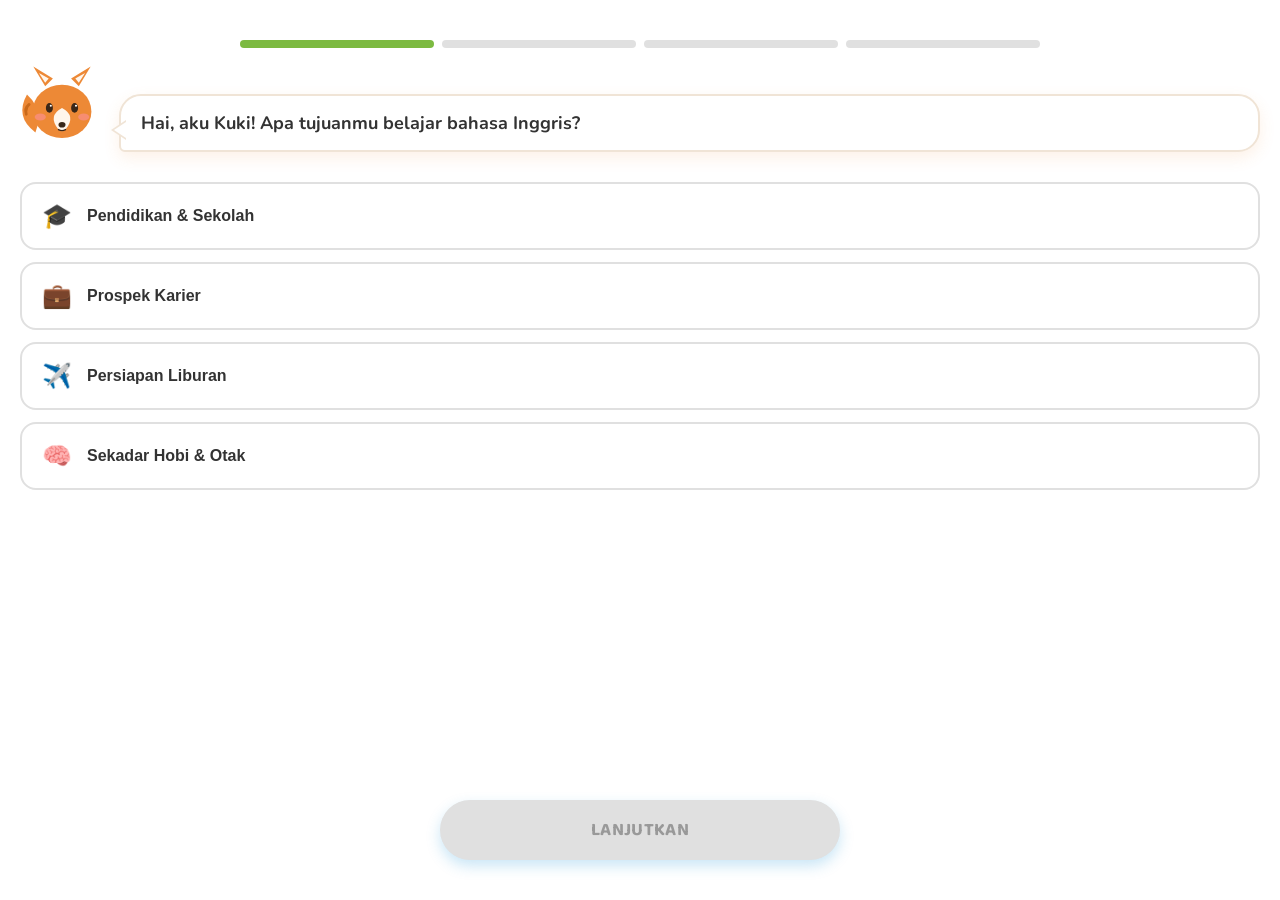
==== commit ec32088d: "update animasi,materi part2" ====
--- a/index.html
+++ b/index.html
@@ -4,18 +4,54 @@
     <meta charset="UTF-8">
     <meta name="viewport" content="width=device-width, initial-scale=1.0">
     <title>BahasaKu - Belajar English</title>
+    <link rel="preconnect" href="https://fonts.googleapis.com">
+    <link rel="preconnect" href="https://fonts.gstatic.com" crossorigin>
+    <link href="https://fonts.googleapis.com/css2?family=Baloo+2:wght@500;600;700;800&family=Nunito:wght@400;600;700;800&display=swap" rel="stylesheet">
     <style>
         /* === CSS ONBOARDING & MASCOT === */
         .mascot-container { display: flex; align-items: flex-end; gap: 15px; margin-bottom: 30px; width: 100%; }
-        .mascot-icon { font-size: 80px; animation: floatMascot 3s ease-in-out infinite; }
-        @keyframes floatMascot { 0%, 100% { transform: translateY(0px); } 50% { transform: translateY(-10px); } }
-        .speech-bubble { background-color: white; border: 2px solid #E0E0E0; padding: 15px 20px; border-radius: 20px 20px 20px 5px; font-size: 18px; font-weight: bold; color: var(--text-dark); position: relative; box-shadow: 0 4px 10px rgba(0,0,0,0.05); flex: 1; }
-        .speech-bubble::before { content: ""; position: absolute; bottom: 10px; left: -10px; border-width: 10px 15px 10px 0; border-style: solid; border-color: transparent #E0E0E0 transparent transparent; }
+        .mascot-icon { animation: floatMascot 3.2s ease-in-out infinite; cursor: pointer; flex-shrink: 0; -webkit-tap-highlight-color: transparent; }
+        .mascot-icon:active { transform: scale(0.94); }
+        @keyframes floatMascot { 0%, 100% { transform: translateY(0px) rotate(0deg); } 50% { transform: translateY(-9px) rotate(-2deg); } }
+
+        /* --- Fox mascot (SVG) --- */
+        .fox-fur { fill: #ED8936; }
+        .fox-fur-dark { fill: #C9691A; }
+        .fox-belly { fill: #FFF6EC; }
+        .fox-line { fill: #3A2718; }
+        .fox-mascot { width: 84px; height: 84px; overflow: visible; display: block; transition: transform 0.25s ease; }
+        .mascot-icon:hover .fox-mascot { transform: scale(1.06); }
+
+        .fox-ear { transform-box: fill-box; transform-origin: 50% 100%; animation: earTwitch 4.5s ease-in-out infinite; }
+        .fox-ear.ear-r { animation-delay: .35s; }
+        @keyframes earTwitch { 0%, 82%, 100% { transform: rotate(0deg); } 88% { transform: rotate(-10deg); } 94% { transform: rotate(7deg); } }
+
+        .fox-tail { transform-box: fill-box; transform-origin: 90% 90%; animation: tailWag 2.6s ease-in-out infinite; }
+        @keyframes tailWag { 0%, 100% { transform: rotate(-5deg); } 50% { transform: rotate(9deg); } }
+
+        .fox-eye { transform-box: fill-box; transform-origin: 50% 50%; animation: foxBlink 4.8s ease-in-out infinite; }
+        .fox-eye.eye-r { animation-delay: .12s; }
+        @keyframes foxBlink { 0%, 90%, 100% { transform: scaleY(1); } 94% { transform: scaleY(0.12); } }
+
+        .fox-mouth { opacity: 0; transition: opacity .2s ease; }
+        .fox-mouth.mouth-neutral { opacity: 1; }
+        .fox-mascot.happy .mouth-neutral, .fox-mascot.sad .mouth-neutral { opacity: 0; }
+        .fox-mascot.happy .mouth-happy { opacity: 1; }
+        .fox-mascot.sad .mouth-sad { opacity: 1; }
+        .fox-mascot.happy { animation: foxHappyPop .6s ease; }
+        @keyframes foxHappyPop { 0% { transform: scale(1) rotate(0); } 30% { transform: scale(1.18) rotate(-6deg); } 60% { transform: scale(0.94) rotate(5deg); } 100% { transform: scale(1) rotate(0); } }
+        .fox-mascot.sad { animation: foxSadShake .5s ease; }
+        @keyframes foxSadShake { 0%, 100% { transform: translateX(0); } 25% { transform: translateX(-5px) rotate(-3deg); } 75% { transform: translateX(5px) rotate(3deg); } }
+        .fox-cheek { opacity: .55; }
+        .fox-mascot.happy .fox-cheek { opacity: .9; }
+
+        .speech-bubble { background-color: white; border: 2px solid #F0E4D6; padding: 15px 20px; border-radius: 22px 22px 22px 6px; font-family: 'Nunito', 'Segoe UI', sans-serif; font-size: 18px; font-weight: 700; color: var(--text-dark); position: relative; box-shadow: 0 6px 16px rgba(237, 137, 54, 0.12); flex: 1; }
+        .speech-bubble::before { content: ""; position: absolute; bottom: 10px; left: -10px; border-width: 10px 15px 10px 0; border-style: solid; border-color: transparent #F0E4D6 transparent transparent; }
         .speech-bubble::after { content: ""; position: absolute; bottom: 12px; left: -7px; border-width: 8px 12px 8px 0; border-style: solid; border-color: transparent white transparent transparent; }
         
         .option-list { display: flex; flex-direction: column; gap: 12px; width: 100%; }
         .btn-onboard { background-color: white; border: 2px solid #E0E0E0; border-radius: 16px; padding: 18px 20px; font-size: 16px; font-weight: bold; color: var(--text-dark); text-align: left; cursor: pointer; transition: 0.2s; display: flex; align-items: center; gap: 15px; }
-        .btn-onboard:hover { background-color: #F8F9FA; }
+        .btn-onboard:hover { background-color: #F8F9FA; border-color: #F0C9A0; transform: translateY(-1px); }
         .btn-onboard.selected { border-color: var(--primary); background-color: #E3F2FD; color: var(--primary); }
         .btn-onboard .icon { font-size: 24px; }
 
@@ -37,8 +73,12 @@
         .screen { display: none; flex-direction: column; height: 100%; animation: fadeIn 0.4s ease; }
         .screen.active { display: flex; }
         @keyframes fadeIn { from { opacity: 0; transform: translateY(10px); } to { opacity: 1; transform: translateY(0); } }
-        h1, h2, h3 { color: var(--text-dark); text-align: center; }
+        h1, h2, h3 { color: var(--text-dark); text-align: center; font-family: 'Baloo 2', 'Segoe UI', sans-serif; }
         p { color: var(--text-gray); text-align: center; margin-bottom: 20px; }
+
+        @media (prefers-reduced-motion: reduce) {
+            .mascot-icon, .fox-ear, .fox-tail, .fox-eye, .fox-mascot.happy, .fox-mascot.sad { animation: none !important; }
+        }
 
         /* Progress & Timer */
         .progress-container { display: flex; align-items: center; gap: 15px; margin-bottom: 30px; width: 100%; }
@@ -51,8 +91,8 @@
         @keyframes pulse { 0% { transform: scale(1); } 50% { transform: scale(1.05); } 100% { transform: scale(1); } }
 
         /* Buttons */
-        .btn-primary { background-color: var(--primary); color: white; border: none; padding: 16px; border-radius: 30px; font-size: 18px; font-weight: bold; cursor: pointer; width: 100%; margin-top: auto; transition: 0.2s; }
-        .btn-primary:hover { background-color: #2386c1; }
+        .btn-primary { background-color: var(--primary); color: white; border: none; padding: 16px; border-radius: 30px; font-size: 18px; font-weight: bold; font-family: 'Baloo 2', 'Segoe UI', sans-serif; letter-spacing: 0.3px; cursor: pointer; width: 100%; margin-top: auto; transition: 0.2s; box-shadow: 0 6px 14px rgba(45,156,219,0.25); }
+        .btn-primary:hover { background-color: #2386c1; transform: translateY(-1px); }
         .btn-primary:active { transform: scale(0.98); }
 
         /* Layout Elements */
@@ -123,6 +163,8 @@
             .btn-next { max-width: 400px; padding: 20px; margin-top: 10px; }
         }
     </style>
+    <!-- LINK RESPONSIVE OVERRIDE DITAMBAHKAN DI SINI -->
+    <link rel="stylesheet" href="responsive.css">
 </head>
 <body>
 
@@ -141,7 +183,23 @@
             </div>
 
             <div class="mascot-container">
-                <div class="mascot-icon">🦊</div>
+                <div class="mascot-icon" onclick="pokeFox('fox-1')">
+                    <svg id="fox-1" class="fox-mascot" viewBox="0 0 120 120" xmlns="http://www.w3.org/2000/svg" role="img" aria-label="Maskot rubah Kuki">
+                        <g class="fox-tail"><path class="fox-fur" d="M22,92 Q-8,70 10,38 Q28,54 27,76 Z"/><path class="fox-fur-dark" d="M13,52 Q6,58 9,66" fill="none" stroke="#C9691A" stroke-width="4" stroke-linecap="round"/></g>
+                        <g class="fox-ear ear-l"><path class="fox-fur" d="M36,26 L19,-2 L47,15 Z"/><path class="fox-belly" d="M36,21 L27,7 L41,15 Z"/></g>
+                        <g class="fox-ear ear-r"><path class="fox-fur" d="M84,26 L101,-2 L73,15 Z"/><path class="fox-belly" d="M84,21 L93,7 L79,15 Z"/></g>
+                        <ellipse class="fox-fur" cx="60" cy="62" rx="42" ry="38"/>
+                        <ellipse class="fox-cheek" cx="29" cy="70" rx="8" ry="5" fill="#FF8FA3"/>
+                        <ellipse class="fox-cheek" cx="91" cy="70" rx="8" ry="5" fill="#FF8FA3"/>
+                        <path class="fox-belly" d="M60,57 Q81,68 65,88 Q60,93 55,88 Q39,68 60,57 Z"/>
+                        <ellipse class="fox-line" cx="60" cy="81" rx="5" ry="4"/>
+                        <g class="fox-eye eye-l"><ellipse class="fox-line" cx="42" cy="57" rx="5" ry="7"/><circle cx="44" cy="54" r="1.5" fill="#fff"/></g>
+                        <g class="fox-eye eye-r"><ellipse class="fox-line" cx="78" cy="57" rx="5" ry="7"/><circle cx="80" cy="54" r="1.5" fill="#fff"/></g>
+                        <path class="fox-mouth mouth-neutral" d="M55,88 Q60,91 65,88" fill="none" stroke="#3A2718" stroke-width="2" stroke-linecap="round"/>
+                        <path class="fox-mouth mouth-happy" d="M50,87 Q60,98 70,87" fill="none" stroke="#3A2718" stroke-width="2.5" stroke-linecap="round"/>
+                        <path class="fox-mouth mouth-sad" d="M52,91 Q60,85 68,91" fill="none" stroke="#3A2718" stroke-width="2" stroke-linecap="round"/>
+                    </svg>
+                </div>
                 <div class="speech-bubble">Hai, aku Kuki! Apa tujuanmu belajar bahasa Inggris?</div>
             </div>
 
@@ -170,7 +228,23 @@
             </div>
 
             <div class="mascot-container">
-                <div class="mascot-icon">🦊</div>
+                <div class="mascot-icon" onclick="pokeFox('fox-2')">
+                    <svg id="fox-2" class="fox-mascot" viewBox="0 0 120 120" xmlns="http://www.w3.org/2000/svg" role="img" aria-label="Maskot rubah Kuki">
+                        <g class="fox-tail"><path class="fox-fur" d="M22,92 Q-8,70 10,38 Q28,54 27,76 Z"/><path class="fox-fur-dark" d="M13,52 Q6,58 9,66" fill="none" stroke="#C9691A" stroke-width="4" stroke-linecap="round"/></g>
+                        <g class="fox-ear ear-l"><path class="fox-fur" d="M36,26 L19,-2 L47,15 Z"/><path class="fox-belly" d="M36,21 L27,7 L41,15 Z"/></g>
+                        <g class="fox-ear ear-r"><path class="fox-fur" d="M84,26 L101,-2 L73,15 Z"/><path class="fox-belly" d="M84,21 L93,7 L79,15 Z"/></g>
+                        <ellipse class="fox-fur" cx="60" cy="62" rx="42" ry="38"/>
+                        <ellipse class="fox-cheek" cx="29" cy="70" rx="8" ry="5" fill="#FF8FA3"/>
+                        <ellipse class="fox-cheek" cx="91" cy="70" rx="8" ry="5" fill="#FF8FA3"/>
+                        <path class="fox-belly" d="M60,57 Q81,68 65,88 Q60,93 55,88 Q39,68 60,57 Z"/>
+                        <ellipse class="fox-line" cx="60" cy="81" rx="5" ry="4"/>
+                        <g class="fox-eye eye-l"><ellipse class="fox-line" cx="42" cy="57" rx="5" ry="7"/><circle cx="44" cy="54" r="1.5" fill="#fff"/></g>
+                        <g class="fox-eye eye-r"><ellipse class="fox-line" cx="78" cy="57" rx="5" ry="7"/><circle cx="80" cy="54" r="1.5" fill="#fff"/></g>
+                        <path class="fox-mouth mouth-neutral" d="M55,88 Q60,91 65,88" fill="none" stroke="#3A2718" stroke-width="2" stroke-linecap="round"/>
+                        <path class="fox-mouth mouth-happy" d="M50,87 Q60,98 70,87" fill="none" stroke="#3A2718" stroke-width="2.5" stroke-linecap="round"/>
+                        <path class="fox-mouth mouth-sad" d="M52,91 Q60,85 68,91" fill="none" stroke="#3A2718" stroke-width="2" stroke-linecap="round"/>
+                    </svg>
+                </div>
                 <div class="speech-bubble">Oke! Berapa banyak yang kamu tahu tentang bahasa Inggris?</div>
             </div>
 
@@ -199,7 +273,23 @@
             </div>
 
             <div class="mascot-container">
-                <div class="mascot-icon">🦊</div>
+                <div class="mascot-icon" onclick="pokeFox('fox-3')">
+                    <svg id="fox-3" class="fox-mascot" viewBox="0 0 120 120" xmlns="http://www.w3.org/2000/svg" role="img" aria-label="Maskot rubah Kuki">
+                        <g class="fox-tail"><path class="fox-fur" d="M22,92 Q-8,70 10,38 Q28,54 27,76 Z"/><path class="fox-fur-dark" d="M13,52 Q6,58 9,66" fill="none" stroke="#C9691A" stroke-width="4" stroke-linecap="round"/></g>
+                        <g class="fox-ear ear-l"><path class="fox-fur" d="M36,26 L19,-2 L47,15 Z"/><path class="fox-belly" d="M36,21 L27,7 L41,15 Z"/></g>
+                        <g class="fox-ear ear-r"><path class="fox-fur" d="M84,26 L101,-2 L73,15 Z"/><path class="fox-belly" d="M84,21 L93,7 L79,15 Z"/></g>
+                        <ellipse class="fox-fur" cx="60" cy="62" rx="42" ry="38"/>
+                        <ellipse class="fox-cheek" cx="29" cy="70" rx="8" ry="5" fill="#FF8FA3"/>
+                        <ellipse class="fox-cheek" cx="91" cy="70" rx="8" ry="5" fill="#FF8FA3"/>
+                        <path class="fox-belly" d="M60,57 Q81,68 65,88 Q60,93 55,88 Q39,68 60,57 Z"/>
+                        <ellipse class="fox-line" cx="60" cy="81" rx="5" ry="4"/>
+                        <g class="fox-eye eye-l"><ellipse class="fox-line" cx="42" cy="57" rx="5" ry="7"/><circle cx="44" cy="54" r="1.5" fill="#fff"/></g>
+                        <g class="fox-eye eye-r"><ellipse class="fox-line" cx="78" cy="57" rx="5" ry="7"/><circle cx="80" cy="54" r="1.5" fill="#fff"/></g>
+                        <path class="fox-mouth mouth-neutral" d="M55,88 Q60,91 65,88" fill="none" stroke="#3A2718" stroke-width="2" stroke-linecap="round"/>
+                        <path class="fox-mouth mouth-happy" d="M50,87 Q60,98 70,87" fill="none" stroke="#3A2718" stroke-width="2.5" stroke-linecap="round"/>
+                        <path class="fox-mouth mouth-sad" d="M52,91 Q60,85 68,91" fill="none" stroke="#3A2718" stroke-width="2" stroke-linecap="round"/>
+                    </svg>
+                </div>
                 <div class="speech-bubble">Hmm, lalu mengapa kamu ingin memperlancar bahasa Inggris?</div>
             </div>
 
@@ -228,7 +318,23 @@
             </div>
 
             <div class="mascot-container">
-                <div class="mascot-icon">🦊</div>
+                <div class="mascot-icon" onclick="pokeFox('fox-4')">
+                    <svg id="fox-4" class="fox-mascot" viewBox="0 0 120 120" xmlns="http://www.w3.org/2000/svg" role="img" aria-label="Maskot rubah Kuki">
+                        <g class="fox-tail"><path class="fox-fur" d="M22,92 Q-8,70 10,38 Q28,54 27,76 Z"/><path class="fox-fur-dark" d="M13,52 Q6,58 9,66" fill="none" stroke="#C9691A" stroke-width="4" stroke-linecap="round"/></g>
+                        <g class="fox-ear ear-l"><path class="fox-fur" d="M36,26 L19,-2 L47,15 Z"/><path class="fox-belly" d="M36,21 L27,7 L41,15 Z"/></g>
+                        <g class="fox-ear ear-r"><path class="fox-fur" d="M84,26 L101,-2 L73,15 Z"/><path class="fox-belly" d="M84,21 L93,7 L79,15 Z"/></g>
+                        <ellipse class="fox-fur" cx="60" cy="62" rx="42" ry="38"/>
+                        <ellipse class="fox-cheek" cx="29" cy="70" rx="8" ry="5" fill="#FF8FA3"/>
+                        <ellipse class="fox-cheek" cx="91" cy="70" rx="8" ry="5" fill="#FF8FA3"/>
+                        <path class="fox-belly" d="M60,57 Q81,68 65,88 Q60,93 55,88 Q39,68 60,57 Z"/>
+                        <ellipse class="fox-line" cx="60" cy="81" rx="5" ry="4"/>
+                        <g class="fox-eye eye-l"><ellipse class="fox-line" cx="42" cy="57" rx="5" ry="7"/><circle cx="44" cy="54" r="1.5" fill="#fff"/></g>
+                        <g class="fox-eye eye-r"><ellipse class="fox-line" cx="78" cy="57" rx="5" ry="7"/><circle cx="80" cy="54" r="1.5" fill="#fff"/></g>
+                        <path class="fox-mouth mouth-neutral" d="M55,88 Q60,91 65,88" fill="none" stroke="#3A2718" stroke-width="2" stroke-linecap="round"/>
+                        <path class="fox-mouth mouth-happy" d="M50,87 Q60,98 70,87" fill="none" stroke="#3A2718" stroke-width="2.5" stroke-linecap="round"/>
+                        <path class="fox-mouth mouth-sad" d="M52,91 Q60,85 68,91" fill="none" stroke="#3A2718" stroke-width="2" stroke-linecap="round"/>
+                    </svg>
+                </div>
                 <div class="speech-bubble">Sip! Terakhir, berapa lama target belajarmu setiap hari?</div>
             </div>
 
@@ -427,7 +533,8 @@
                 <div id="dashboard-scoreboard"></div>
             </div>
             
-            <button class="btn-primary" style="background-color: var(--success); font-size: 20px; box-shadow: 0 5px 15px rgba(124, 186, 65, 0.4);" onclick="goToScreen('screen-q1')">▶️ MULAI LEVEL 1 SEKARANG</button>
+            <!-- TOMBOL DINAMIS: ID DITAMBAHKAN DI SINI -->
+            <button id="btn-main-action" class="btn-primary" style="background-color: var(--success); font-size: 20px; box-shadow: 0 5px 15px rgba(124, 186, 65, 0.4);" onclick="goToScreen('screen-q1')">▶️ MULAI LEVEL 1 SEKARANG</button>
 
             <div class="dashboard-section" style="margin-top: 30px;">
                 <h3>Tinjauan Kesalahan</h3>
@@ -439,6 +546,15 @@
             </div>
 
             <button class="btn-primary" style="background-color: var(--warning); color: var(--text-dark); max-width: 400px; margin-top: 20px;" onclick="goToScreen('screen-avatar')">🎨 Edit Avatar Profil</button>
+            <!-- Tombol Fitur Kamus / Vocabulary -->
+            <button class="btn-primary" style="background-color: #9b51e0; font-size: 18px; margin-top: 15px; box-shadow: 0 5px 15px rgba(155, 81, 224, 0.4);" onclick="location.href='kamus.html'">
+                📖 Buka Kamus & Pelafalan
+            </button>
+            <a href="materi.html" class="menu-card" style="text-decoration: none; display: block; background: white; border-radius: 14px; padding: 15px 18px; box-shadow: 0 4px 12px rgba(0,0,0,0.06); margin-top: 15px; width: 100%; max-width: 400px; text-align: center; border: 2px solid #E0E0E0;">
+                <div class="menu-icon" style="font-size: 30px;">🎥</div>
+                <h3 style="color: var(--text-dark); margin-bottom: 5px;">Materi</h3>
+                <p style="color: var(--text-gray); font-size: 14px; margin-bottom: 0;">Video & ringkasan pembelajaran</p>
+            </a>
             <button class="btn-reset-progress" style="margin-top: 25px; margin-bottom: 30px;" onclick="bkResetProgress()">Reset semua progres</button>
         </div>
 
@@ -454,25 +570,22 @@
     <!-- Shared progress/localStorage system (skor, kesalahan, lencana) -->
     <script src="progress.js"></script>
 
-    <!-- === JAVASCRIPT / LOGIKA === -->
+    <!-- SCRIPT BACKSOUND MUSIC DITAMBAHKAN DI SINI -->
+    <script src="bgm.js"></script>
+
+<!-- === JAVASCRIPT / LOGIKA LEVEL 1 === -->
     <script>
-        // === LOGIKA AVATAR (DiceBear & Upload Lokal Base64) ===
+        // === LOGIKA AVATAR ===
         function getAvatarSource(value) {
             if (!value) return `https://api.dicebear.com/7.x/avataaars/svg?seed=Kuki&backgroundColor=b6e3f4`;
-            // Jika diawali dengan 'data:image', berarti itu adalah hasil upload lokal (Base64)
-            if (value.startsWith('data:image')) {
-                return value;
-            }
-            // Jika tidak, berarti itu seed untuk API DiceBear
+            if (value.startsWith('data:image')) return value;
             return `https://api.dicebear.com/7.x/avataaars/svg?seed=${value}&backgroundColor=b6e3f4`;
         }
 
         function renderDashboardAvatar() {
             let savedAvatar = localStorage.getItem('bahasaku_avatar_val') || 'Kuki';
             const img = document.getElementById('dashboard-avatar-img');
-            if (img) {
-                img.src = getAvatarSource(savedAvatar);
-            }
+            if (img) img.src = getAvatarSource(savedAvatar);
         }
 
         function initAvatarScreen() {
@@ -489,7 +602,6 @@
             previewImg.dataset.value = randomSeed;
         }
 
-        // Fungsi membaca file upload dari perangkat user menjadi Base64
         function handleImageUpload(event) {
             const file = event.target.files[0];
             if (file) {
@@ -498,7 +610,7 @@
                     const base64String = e.target.result;
                     const previewImg = document.getElementById('preview-avatar-img');
                     previewImg.src = base64String;
-                    previewImg.dataset.value = base64String; // Simpan string base64 sementara
+                    previewImg.dataset.value = base64String; 
                 };
                 reader.readAsDataURL(file);
             }
@@ -507,9 +619,22 @@
         function saveAvatar() {
             const valToSave = document.getElementById('preview-avatar-img').dataset.value;
             localStorage.setItem('bahasaku_avatar_val', valToSave);
-            
             renderDashboardAvatar();
             goToScreen('screen-dashboard');
+        }
+
+        // === MASKOT RUBAH: reaksi interaktif (murni visual, tidak mengubah logika app) ===
+        function setFoxMood(foxId, mood, duration = 700) {
+            const fox = document.getElementById(foxId);
+            if (!fox) return;
+            fox.classList.remove('happy', 'sad');
+            void fox.offsetWidth; // restart animasi
+            fox.classList.add(mood);
+            setTimeout(() => fox.classList.remove(mood), duration);
+        }
+
+        function pokeFox(foxId) {
+            setFoxMood(foxId, 'happy', 650);
         }
 
         // === LOGIKA ONBOARDING ===
@@ -517,8 +642,11 @@
             const container = document.getElementById(containerId);
             const buttons = container.querySelectorAll('.btn-onboard');
             buttons.forEach(btn => btn.classList.remove('selected'));
-
             buttonElement.classList.add('selected');
+
+            // Reaksi kecil dari maskot saat pilihan dipilih (visual saja)
+            const stepNumberForFox = containerId.split('-')[1];
+            setFoxMood(`fox-${stepNumberForFox}`, 'happy', 650);
 
             const stepNumber = containerId.split('-')[1]; 
             let nextBtnId = `btn-next-onboard-${stepNumber}`;
@@ -532,6 +660,7 @@
             }
         }
 
+        // === LOGIKA UTAMA LEVEL 1 ===
         let nextScreenId = '';
         let timerInterval;
         const TIME_LIMIT = 30;
@@ -545,28 +674,21 @@
             q5: ["senang bertemu denganmu", "senang berjumpa denganmu", "senang bertemu dengan anda"],
             q6: "Saya adalah seorang siswa"
         };
-
         const idealAnswers = {
             q2: "Permisi, nama saya Almay",
             q5: "Senang bertemu denganmu"
         }
 
         const FULL_ORDER = ['q1', 'q2', 'q3', 'q4', 'q5', 'q6'];
-
         const urlParams = new URLSearchParams(window.location.search);
         const retryParam = urlParams.get('retry');
         const isRetryMode = !!retryParam;
-        const activeOrder = isRetryMode
-            ? retryParam.split(',').filter(id => FULL_ORDER.includes(id))
-            : FULL_ORDER;
-
+        const activeOrder = isRetryMode ? retryParam.split(',').filter(id => FULL_ORDER.includes(id)) : FULL_ORDER;
         let correctCount = 0;
 
         function getNextScreenId(questionId) {
             const idx = activeOrder.indexOf(questionId);
-            if (idx === activeOrder.length - 1) {
-                return isRetryMode ? 'screen-dashboard' : 'screen-result';
-            }
+            if (idx === activeOrder.length - 1) return isRetryMode ? 'screen-dashboard' : 'screen-result';
             return `screen-${activeOrder[idx + 1]}`;
         }
 
@@ -590,39 +712,82 @@
             }, 1000);
         }
 
+        function goToScreen(screenId) {
+            document.querySelectorAll('.screen').forEach(s => {
+                s.classList.remove('active');
+                
+                // Reset/buka kunci layar saat pindah soal
+                s.dataset.locked = "false";
+                s.querySelectorAll('button, .word-block, textarea, .answer-area').forEach(el => {
+                    el.style.pointerEvents = 'auto'; 
+                });
+            });
+            document.getElementById(screenId).classList.add('active');
+            document.getElementById('feedback-popup').classList.remove('show');
+            
+            clearInterval(timerInterval);
+            if (screenId.startsWith('screen-q')) startTimer(screenId.replace('screen-', ''));
+            
+            if (screenId === 'screen-dashboard') {
+                if(typeof bkRenderDashboard === "function") bkRenderDashboard();
+                renderDashboardAvatar();
+            }
+            if (screenId === 'screen-avatar') initAvatarScreen();
+        }
+
         function handleTimeout(questionId) {
+            const activeScreen = document.querySelector('.screen.active');
+            if (activeScreen && activeScreen.dataset.locked === "true") return; 
+            if (activeScreen) {
+                activeScreen.dataset.locked = "true";
+                activeScreen.querySelectorAll('button, .word-block, textarea, .answer-area').forEach(el => el.style.pointerEvents = 'none');
+            }
+
             let correctAnswerText = answers[questionId];
             if (questionId === 'q2' || questionId === 'q5') correctAnswerText = idealAnswers[questionId];
-
-            if(typeof bkRecordAnswer === "function") {
-                bkRecordAnswer(LEVEL_KEY, questionId, false);
-            }
+            if(typeof bkRecordAnswer === "function") bkRecordAnswer(LEVEL_KEY, questionId, false);
             
             nextScreenId = getNextScreenId(questionId);
             if (nextScreenId === 'screen-result' && typeof bkRecordLevelComplete === "function") {
                 bkRecordLevelComplete(LEVEL_KEY, correctCount, FULL_ORDER.length);
             }
-            
             showFeedback(false, correctAnswerText, "Waktu Habis! ⏰");
         }
 
-        function goToScreen(screenId) {
-            document.querySelectorAll('.screen').forEach(s => s.classList.remove('active'));
-            document.getElementById(screenId).classList.add('active');
-            document.getElementById('feedback-popup').classList.remove('show');
-            
+        function checkAnswer(questionId, selectedAnswer = '') {
+            const activeScreen = document.querySelector('.screen.active');
+            if (activeScreen && activeScreen.dataset.locked === "true") return;
+            if (activeScreen) {
+                activeScreen.dataset.locked = "true";
+                activeScreen.querySelectorAll('button, .word-block, textarea, .answer-area').forEach(el => el.style.pointerEvents = 'none');
+            }
+
             clearInterval(timerInterval);
-            if (screenId.startsWith('screen-q')) {
-                startTimer(screenId.replace('screen-', ''));
-            }
-            
-            if (screenId === 'screen-dashboard') {
-                if(typeof bkRenderDashboard === "function") bkRenderDashboard();
-                renderDashboardAvatar();
-            }
-            if (screenId === 'screen-avatar') {
-                initAvatarScreen();
-            }
+            let isCorrect = false;
+            let correctAnswerText = '';
+            nextScreenId = getNextScreenId(questionId);
+
+            if (questionId === 'q1' || questionId === 'q4') {
+                isCorrect = (selectedAnswer === answers[questionId]);
+                correctAnswerText = answers[questionId];
+            } else if (questionId === 'q2' || questionId === 'q5') {
+                const input = document.getElementById('input-' + questionId).value.toLowerCase().trim();
+                isCorrect = answers[questionId].some(ans => input.includes(ans.toLowerCase()));
+                correctAnswerText = idealAnswers[questionId]; 
+            } else if (questionId === 'q3' || questionId === 'q6') {
+                const activeScreenNode = document.querySelector('.screen.active');
+                const blocks = activeScreenNode.querySelectorAll('.answer-area .word-block');
+                let userSentence = Array.from(blocks).map(b => b.innerText).join(' ').trim();
+                isCorrect = (userSentence.toLowerCase() === answers[questionId].toLowerCase());
+                correctAnswerText = answers[questionId];
+            }
+
+            if(typeof bkRecordAnswer === "function") bkRecordAnswer(LEVEL_KEY, questionId, isCorrect);
+            if (isCorrect) correctCount++;
+            if (nextScreenId === 'screen-result' && typeof bkRecordLevelComplete === "function") {
+                bkRecordLevelComplete(LEVEL_KEY, correctCount, FULL_ORDER.length);
+            }
+            showFeedback(isCorrect, correctAnswerText);
         }
 
         function playAudio(text) {
@@ -636,63 +801,50 @@
             }
         }
 
+        // ========================================================
+        // BUG FIX: LOGIKA SUSUN KATA (WORD BLOCKS) DIPERBARUI
+        // ========================================================
+
+        // 1. Berikan ID rahasia unik ke setiap kata saat halaman dimuat
+        window.addEventListener('DOMContentLoaded', () => {
+            let counter = 0;
+            document.querySelectorAll('.word-bank .word-block').forEach(el => {
+                el.dataset.wordId = 'wb-' + counter++;
+            });
+        });
+
+        // 2. Fungsi menambahkan kata ke area jawaban
         function addWord(element) {
             if (element.classList.contains('used')) return;
             const activeScreen = document.querySelector('.screen.active');
             const answerArea = activeScreen.querySelector('.answer-area');
+            
+            // Kloning elemen dan simpan ID aslinya
             const clone = element.cloneNode(true);
+            clone.dataset.sourceId = element.dataset.wordId; 
+            
+            // Hapus atribut onclick dari elemen kloning
+            clone.removeAttribute('onclick');
+            
             answerArea.appendChild(clone);
             element.classList.add('used');
         }
 
+        // 3. Fungsi menghapus/mengembalikan kata saat diklik di area jawaban
         function removeWord(event) {
+            const activeScreen = document.querySelector('.screen.active');
+            if (activeScreen && activeScreen.dataset.locked === "true") return; 
+
             if (event.target.classList.contains('word-block')) {
-                const text = event.target.innerText;
+                const sourceId = event.target.dataset.sourceId;
+                const originalElement = activeScreen.querySelector(`.word-bank .word-block[data-word-id="${sourceId}"]`);
+                if (originalElement) {
+                    originalElement.classList.remove('used');
+                }
                 event.target.remove();
-                const activeScreen = document.querySelector('.screen.active');
-                const bankWords = activeScreen.querySelector('.word-bank').children;
-                for (let word of bankWords) {
-                    if (word.innerText === text) {
-                        word.classList.remove('used');
-                        break;
-                    }
-                }
-            }
-        }
-
-        function checkAnswer(questionId, selectedAnswer = '') {
-            clearInterval(timerInterval);
-            let isCorrect = false;
-            let correctAnswerText = '';
-
-            nextScreenId = getNextScreenId(questionId);
-
-            if (questionId === 'q1' || questionId === 'q4') {
-                isCorrect = (selectedAnswer === answers[questionId]);
-                correctAnswerText = answers[questionId];
-            } else if (questionId === 'q2' || questionId === 'q5') {
-                const input = document.getElementById('input-' + questionId).value.toLowerCase().trim();
-                isCorrect = answers[questionId].some(ans => input.includes(ans.toLowerCase()));
-                correctAnswerText = idealAnswers[questionId]; 
-            } else if (questionId === 'q3' || questionId === 'q6') {
-                const activeScreen = document.querySelector('.screen.active');
-                const blocks = activeScreen.querySelectorAll('.answer-area .word-block');
-                let userSentence = Array.from(blocks).map(b => b.innerText).join(' ').trim();
-                isCorrect = (userSentence.toLowerCase() === answers[questionId].toLowerCase());
-                correctAnswerText = answers[questionId];
-            }
-
-            if(typeof bkRecordAnswer === "function") {
-                bkRecordAnswer(LEVEL_KEY, questionId, isCorrect);
-            }
-
-            if (isCorrect) correctCount++;
-            if (nextScreenId === 'screen-result' && typeof bkRecordLevelComplete === "function") {
-                bkRecordLevelComplete(LEVEL_KEY, correctCount, FULL_ORDER.length);
-            }
-
-            showFeedback(isCorrect, correctAnswerText);
-        }
+            }
+        }
+        // ========================================================
 
         function showFeedback(isCorrect, correctAnswer, customTitle = null) {
             const popup = document.getElementById('feedback-popup');
@@ -701,7 +853,6 @@
             const nextBtn = document.getElementById('btn-next-screen');
 
             popup.classList.remove('feedback-success', 'feedback-error');
-
             if (isCorrect) {
                 popup.classList.add('feedback-success');
                 title.innerText = customTitle ? customTitle : "Amazing! 🌟";
@@ -711,7 +862,6 @@
                 title.innerText = customTitle ? customTitle : "Ups.. that's wrong 😕";
                 playBeep(300, 300);
             }
-
             answerText.innerText = correctAnswer;
             nextBtn.onclick = () => goToScreen(nextScreenId);
             popup.classList.add('show');
@@ -728,19 +878,16 @@
                 gainNode.connect(audioCtx.destination);
                 oscillator.start();
                 setTimeout(() => oscillator.stop(), duration);
-            } catch (e) { console.log("Audio not supported"); }
-        }
-
-        // --- Boot Sequences ---
+            } catch (e) {}
+        }
+
+        // Boot
         if (isRetryMode && activeOrder.length > 0) {
             document.querySelectorAll('.screen').forEach(s => s.classList.remove('active'));
             document.getElementById(`screen-${activeOrder[0]}`).classList.add('active');
             startTimer(activeOrder[0]);
         }
-        
-        if (window.location.hash === '#dashboard') {
-            goToScreen('screen-dashboard');
-        }
+        if (window.location.hash === '#dashboard') goToScreen('screen-dashboard');
     </script>
 </body>
 </html>
